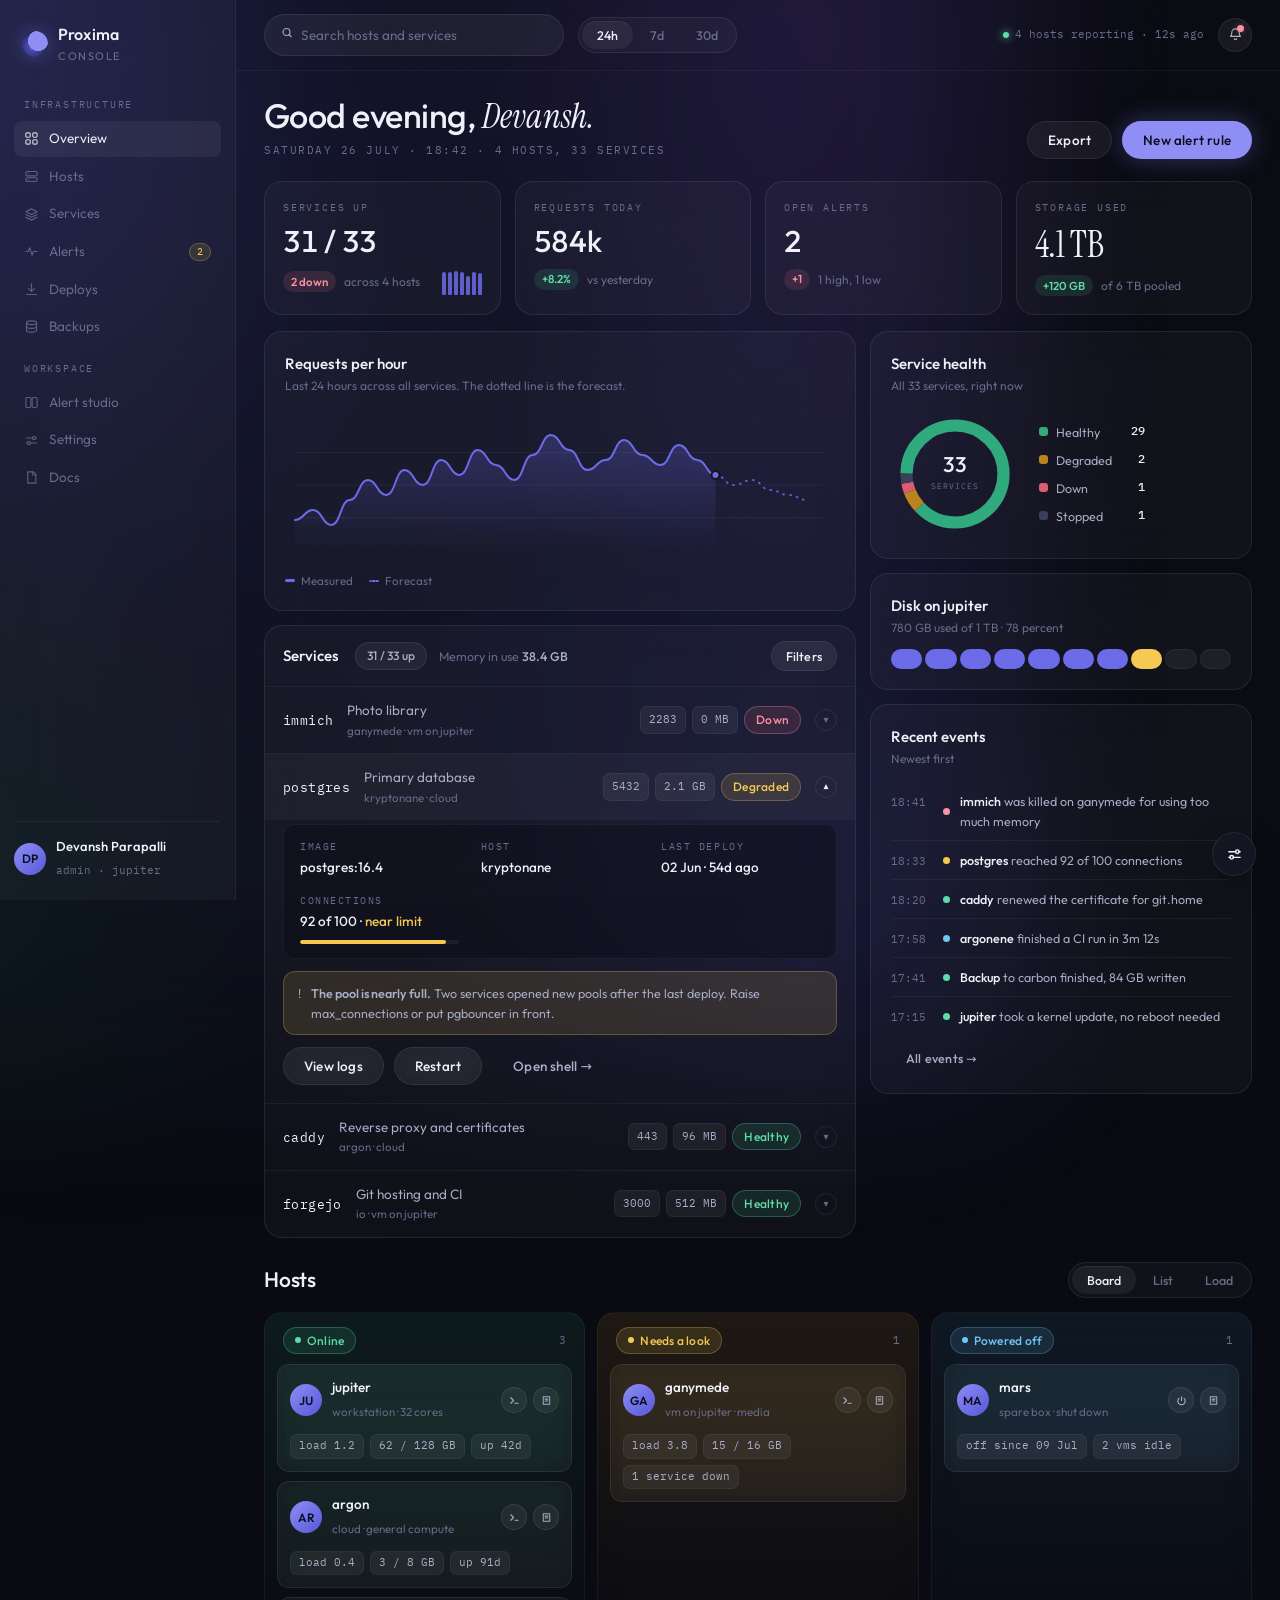
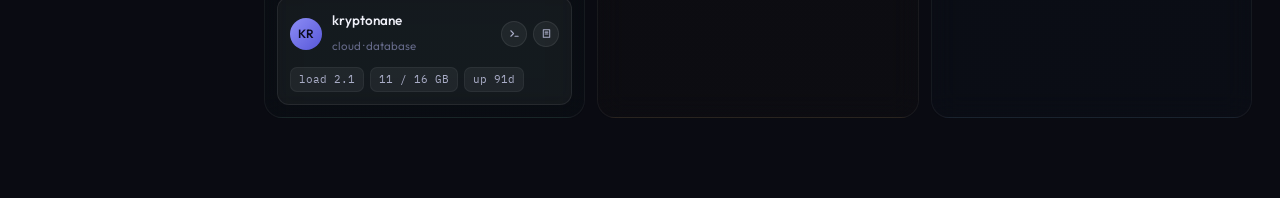
==== dashboard.html @ 5058c741 "chore: initial commit" ====
<!DOCTYPE html>
<html lang="en">
<head>
<meta charset="utf-8">
<meta name="viewport" content="width=device-width, initial-scale=1">
<title>Proxima · Overview</title>
<link rel="stylesheet" href="css/proxima.css">
<script>(function(){try{var h=document.documentElement,t=localStorage.getItem('proxima-theme'),a=localStorage.getItem('proxima-accent'),b=localStorage.getItem('proxima-bg');if(t==='light')h.classList.add('theme-light');if(a&&a!=='indigo')h.classList.add('accent-'+a);if(b==='flat')h.classList.add('bg-flat');}catch(e){}})();</script>
<script src="js/proxima.js" defer></script>
</head>
<body>

<canvas id="ink" width="1400" height="900" aria-hidden="true"></canvas>
<div class="grain" aria-hidden="true"></div>

<div class="shell">
  <aside class="side">
    <a class="brand" href="index.html"><span class="orb" aria-hidden="true"></span><span>Proxima<small>Console</small></span></a>
    <span class="rail-label">Infrastructure</span>
    <nav aria-label="Infrastructure">
      <a href="#" class="on"><svg width="15" height="15" viewBox="0 0 24 24" fill="none" stroke="currentColor" stroke-width="1.8" stroke-linecap="round" aria-hidden="true"><rect x="3" y="3" width="7" height="7" rx="2"/><rect x="14" y="3" width="7" height="7" rx="2"/><rect x="3" y="14" width="7" height="7" rx="2"/><rect x="14" y="14" width="7" height="7" rx="2"/></svg>Overview</a>
      <a href="#"><svg width="15" height="15" viewBox="0 0 24 24" fill="none" stroke="currentColor" stroke-width="1.8" stroke-linecap="round" stroke-linejoin="round" aria-hidden="true"><rect x="3" y="4" width="18" height="7" rx="2"/><rect x="3" y="14" width="18" height="6" rx="2"/><path d="M7 7.5h.01M7 17h.01"/></svg>Hosts</a>
      <a href="#"><svg width="15" height="15" viewBox="0 0 24 24" fill="none" stroke="currentColor" stroke-width="1.8" stroke-linecap="round" stroke-linejoin="round" aria-hidden="true"><path d="M12 3 3 7.5 12 12l9-4.5L12 3z"/><path d="M3 16.5 12 21l9-4.5M3 12l9 4.5L21 12"/></svg>Services</a>
      <a href="#"><svg width="15" height="15" viewBox="0 0 24 24" fill="none" stroke="currentColor" stroke-width="1.8" stroke-linecap="round" stroke-linejoin="round" aria-hidden="true"><path d="M3 12h4l2-6 4 12 2-6h6"/></svg>Alerts<span class="badge">2</span></a>
      <a href="#"><svg width="15" height="15" viewBox="0 0 24 24" fill="none" stroke="currentColor" stroke-width="1.8" stroke-linecap="round" stroke-linejoin="round" aria-hidden="true"><path d="M12 3v12"/><path d="m7.5 10.5 4.5 4.5 4.5-4.5"/><path d="M4 20h16"/></svg>Deploys</a>
      <a href="#"><svg width="15" height="15" viewBox="0 0 24 24" fill="none" stroke="currentColor" stroke-width="1.8" stroke-linecap="round" stroke-linejoin="round" aria-hidden="true"><ellipse cx="12" cy="6" rx="8" ry="3"/><path d="M4 6v12c0 1.7 3.6 3 8 3s8-1.3 8-3V6"/><path d="M4 12c0 1.7 3.6 3 8 3s8-1.3 8-3"/></svg>Backups</a>
    </nav>
    <span class="rail-label">Workspace</span>
    <nav aria-label="Workspace">
      <a href="studio.html"><svg width="15" height="15" viewBox="0 0 24 24" fill="none" stroke="currentColor" stroke-width="1.8" stroke-linecap="round" stroke-linejoin="round" aria-hidden="true"><rect x="3" y="4" width="8" height="16" rx="2"/><rect x="13" y="4" width="8" height="16" rx="2"/></svg>Alert studio</a>
      <a href="settings.html"><svg width="15" height="15" viewBox="0 0 24 24" fill="none" stroke="currentColor" stroke-width="1.8" stroke-linecap="round" aria-hidden="true"><path d="M4 8h10M18 8h2M4 16h2M10 16h10"/><circle cx="16" cy="8" r="2.5"/><circle cx="8" cy="16" r="2.5"/></svg>Settings</a>
      <a href="docs.html"><svg width="15" height="15" viewBox="0 0 24 24" fill="none" stroke="currentColor" stroke-width="1.8" stroke-linecap="round" stroke-linejoin="round" aria-hidden="true"><path d="M6 3h9l4 4v14H6z"/><path d="M14 3v5h5"/></svg>Docs</a>
    </nav>
    <div class="foot">
      <span class="av">DP</span>
      <div class="who"><b>Devansh Parapalli</b><span>admin · jupiter</span></div>
    </div>
  </aside>

  <div>
    <div class="topbar">
      <a class="brand brand-sm" href="index.html"><span class="orb" aria-hidden="true"></span><span>Proxima</span></a>
      <label class="input"><span aria-hidden="true"><svg width="13" height="13" viewBox="0 0 24 24" fill="none" stroke="currentColor" stroke-width="2.2" stroke-linecap="round" aria-hidden="true"><circle cx="11" cy="11" r="7"/><path d="m20.5 20.5-4.5-4.5"/></svg></span><input type="text" placeholder="Search hosts and services"></label>
      <div class="seg" role="group" aria-label="Time range"><button class="on" type="button">24h</button><button type="button">7d</button><button type="button">30d</button></div>
      <div class="right">
        <span class="live"><i></i>4 hosts reporting · 12s ago</span>
        <button class="iconbtn" type="button" aria-label="Alerts"><svg width="15" height="15" viewBox="0 0 24 24" fill="none" stroke="currentColor" stroke-width="1.8" stroke-linecap="round" stroke-linejoin="round" aria-hidden="true"><path d="M6 9a6 6 0 1 1 12 0c0 5 2 6 2 6H4s2-1 2-6"/><path d="M10 19a2.5 2.5 0 0 0 4 0"/></svg><span class="bdot" aria-hidden="true"></span></button>
      </div>
    </div>

    <main class="main">
      <div class="page-head">
        <div>
          <h1>Good evening, <em class="serif-em">Devansh.</em></h1>
          <div class="when">Saturday 26 July · 18:42 · 4 hosts, 33 services</div>
        </div>
        <div class="actions">
          <button class="btn btn-glass" type="button">Export</button>
          <a class="btn btn-primary" href="studio.html">New alert rule</a>
        </div>
      </div>

      <!-- KPI band -->
      <div class="grid g4">
        <div class="kpi">
          <div class="k-label">Services up</div>
          <div class="k-val">31 / 33</div>
          <div class="k-foot"><span class="delta down">2 down</span><span>across 4 hosts</span>
            <span class="sparkbars" aria-hidden="true"><i style="height:88%"></i><i style="height:88%"></i><i style="height:92%"></i><i style="height:88%"></i><i style="height:74%"></i><i style="height:88%"></i><i style="height:82%"></i></span>
          </div>
        </div>
        <div class="kpi">
          <div class="k-label">Requests today</div>
          <div class="k-val">584k</div>
          <div class="k-foot"><span class="delta up">+8.2%</span><span>vs yesterday</span></div>
        </div>
        <div class="kpi">
          <div class="k-label">Open alerts</div>
          <div class="k-val">2</div>
          <div class="k-foot"><span class="delta down">+1</span><span>1 high, 1 low</span></div>
        </div>
        <div class="kpi kpi-serif">
          <div class="k-label">Storage used</div>
          <div class="k-val">4.1 TB</div>
          <div class="k-foot"><span class="delta up">+120 GB</span><span>of 6 TB pooled</span></div>
        </div>
      </div>

      <!-- two columns that flow independently, so the table never leaves a hole -->
      <div class="cols-main u-mt-2">
        <div class="stack">
          <div class="card chart-card">
            <h3>Requests per hour</h3>
            <div class="sub">Last 24 hours across all services. The dotted line is the forecast.</div>
            <div class="chart-wrap">
              <svg id="dash-spark" class="spark" viewBox="0 0 560 150" preserveAspectRatio="none" role="img" aria-label="Requests per hour over the last 24 hours, with a 6 hour forecast"></svg>
              <div class="tooltip" id="tt-dash"></div>
            </div>
            <div class="legend"><span class="li"><i></i>Measured</span><span class="li fc"><i></i>Forecast</span></div>
          </div>

          <div class="xtable">
            <header>
              <h3>Services</h3>
              <span class="pill pill-mute">31 / 33 up</span>
              <span class="sum">Memory in use <b>38.4 GB</b></span>
              <span style="margin-left:auto"></span>
              <button class="btn btn-glass btn-sm" type="button">Filters</button>
            </header>
            <div class="xrow" id="r1">
              <button type="button" aria-expanded="false" aria-controls="r1b">
                <span class="id">immich</span>
                <span class="desc">Photo library<small>ganymede · vm on jupiter</small></span>
                <span class="chips"><span class="chip-f">2283</span><span class="chip-f">0 MB</span><span class="pill pill-rose">Down</span></span>
                <span class="chev" aria-hidden="true">▾</span>
              </button>
              <div class="xbody" id="r1b" role="region" aria-label="immich details">
                <div class="xdetail">
                  <div class="f"><label>Image</label><div>immich:v1.119</div></div>
                  <div class="f"><label>Host</label><div>ganymede</div></div>
                  <div class="f"><label>Last deploy</label><div>14 Jul · 12d ago</div></div>
                  <div class="f"><label>Memory limit</label><div>4.0 GB · <span style="color:var(--rose)">exceeded</span><span class="riskbar"><i style="width:100%;background:var(--rose)"></i></span></div></div>
                </div>
                <div class="callout callout-rose"><span aria-hidden="true">!</span><span><b>Killed at 18:12.</b> <span>It went over its memory limit while transcoding. Either raise the limit or cap the number of transcode workers.</span></span></div>
                <div class="xactions"><button class="btn btn-glass" type="button">View logs</button><button class="btn btn-glass" type="button">Restart</button><button class="btn btn-ghost" type="button">Open shell →</button></div>
              </div>
            </div>
            <div class="xrow open" id="r2">
              <button type="button" aria-expanded="true" aria-controls="r2b">
                <span class="id">postgres</span>
                <span class="desc">Primary database<small>kryptonane · cloud</small></span>
                <span class="chips"><span class="chip-f">5432</span><span class="chip-f">2.1 GB</span><span class="pill pill-amber">Degraded</span></span>
                <span class="chev" aria-hidden="true">▾</span>
              </button>
              <div class="xbody" id="r2b" role="region" aria-label="postgres details">
                <div class="xdetail">
                  <div class="f"><label>Image</label><div>postgres:16.4</div></div>
                  <div class="f"><label>Host</label><div>kryptonane</div></div>
                  <div class="f"><label>Last deploy</label><div>02 Jun · 54d ago</div></div>
                  <div class="f"><label>Connections</label><div>92 of 100 · <span style="color:var(--amber)">near limit</span><span class="riskbar"><i style="width:92%;background:var(--amber)"></i></span></div></div>
                </div>
                <div class="callout"><span aria-hidden="true">!</span><span><b>The pool is nearly full.</b> <span>Two services opened new pools after the last deploy. Raise max_connections or put pgbouncer in front.</span></span></div>
                <div class="xactions"><button class="btn btn-glass" type="button">View logs</button><button class="btn btn-glass" type="button">Restart</button><button class="btn btn-ghost" type="button">Open shell →</button></div>
              </div>
            </div>
            <div class="xrow" id="r3">
              <button type="button" aria-expanded="false" aria-controls="r3b">
                <span class="id">caddy</span>
                <span class="desc">Reverse proxy and certificates<small>argon · cloud</small></span>
                <span class="chips"><span class="chip-f">443</span><span class="chip-f">96 MB</span><span class="pill pill-mint">Healthy</span></span>
                <span class="chev" aria-hidden="true">▾</span>
              </button>
              <div class="xbody" id="r3b" role="region" aria-label="caddy details">
                <div class="xdetail">
                  <div class="f"><label>Image</label><div>caddy:2.8</div></div>
                  <div class="f"><label>Host</label><div>argon</div></div>
                  <div class="f"><label>Last deploy</label><div>21 Jul · 5d ago</div></div>
                  <div class="f"><label>Uptime</label><div>5d 6h · <span style="color:var(--mint)">stable</span><span class="riskbar"><i style="width:8%"></i></span></div></div>
                </div>
                <div class="callout callout-sky"><span aria-hidden="true">*</span><span><b>Renews 14 certificates.</b> <span>The next one is git.home, due in 31 days.</span></span></div>
                <div class="xactions"><button class="btn btn-glass" type="button">View logs</button><button class="btn btn-glass" type="button">Restart</button><button class="btn btn-ghost" type="button">Open shell →</button></div>
              </div>
            </div>
            <div class="xrow" id="r4">
              <button type="button" aria-expanded="false" aria-controls="r4b">
                <span class="id">forgejo</span>
                <span class="desc">Git hosting and CI<small>io · vm on jupiter</small></span>
                <span class="chips"><span class="chip-f">3000</span><span class="chip-f">512 MB</span><span class="pill pill-mint">Healthy</span></span>
                <span class="chev" aria-hidden="true">▾</span>
              </button>
              <div class="xbody" id="r4b" role="region" aria-label="forgejo details">
                <div class="xdetail">
                  <div class="f"><label>Image</label><div>forgejo:9.0</div></div>
                  <div class="f"><label>Host</label><div>io</div></div>
                  <div class="f"><label>Last deploy</label><div>19 Jul · 7d ago</div></div>
                  <div class="f"><label>Uptime</label><div>7d 2h · <span style="color:var(--mint)">stable</span><span class="riskbar"><i style="width:6%"></i></span></div></div>
                </div>
                <div class="xactions"><button class="btn btn-glass" type="button">View logs</button><button class="btn btn-glass" type="button">Restart</button><button class="btn btn-ghost" type="button">Open shell →</button></div>
              </div>
            </div>
          </div>
        </div>

        <div class="stack">
          <div class="card chart-card">
            <h3>Service health</h3>
            <div class="sub">All 33 services, right now</div>
            <div class="donut-wrap">
              <svg class="donut" viewBox="0 0 42 42" role="img" aria-label="Service health: 88 percent healthy, 6 percent degraded, 3 percent down, 3 percent stopped">
                <g transform="rotate(-90 21 21)">
                  <circle cx="21" cy="21" r="15.9155" fill="none" stroke="var(--ch-2)" stroke-width="4" stroke-dasharray="88 12" stroke-dashoffset="25"/>
                  <circle cx="21" cy="21" r="15.9155" fill="none" stroke="var(--ch-3)" stroke-width="4" stroke-dasharray="6 94" stroke-dashoffset="37"/>
                  <circle cx="21" cy="21" r="15.9155" fill="none" stroke="var(--ch-4)" stroke-width="4" stroke-dasharray="3 97" stroke-dashoffset="31"/>
                  <circle cx="21" cy="21" r="15.9155" fill="none" stroke="var(--ch-neutral)" stroke-width="4" stroke-dasharray="3 97" stroke-dashoffset="28"/>
                </g>
                <text x="21" y="20.5" text-anchor="middle" style="font: 500 7px var(--font-ui); fill: var(--ink-hi)">33</text>
                <text x="21" y="26" text-anchor="middle" style="font: 400 2.6px var(--font-mono); letter-spacing: .3px; fill: var(--ink-low)">SERVICES</text>
              </svg>
              <div class="donut-legend">
                <span class="li"><i style="background:var(--ch-2)"></i>Healthy<b>29</b></span>
                <span class="li"><i style="background:var(--ch-3)"></i>Degraded<b>2</b></span>
                <span class="li"><i style="background:var(--ch-4)"></i>Down<b>1</b></span>
                <span class="li"><i style="background:var(--ch-neutral)"></i>Stopped<b>1</b></span>
              </div>
            </div>
          </div>

          <div class="card chart-card">
            <h3>Disk on jupiter</h3>
            <div class="sub" style="margin-bottom:0">780 GB used of 1 TB · 78 percent</div>
            <div class="meter" role="img" aria-label="Disk on jupiter is 78 percent full">
              <i class="f"></i><i class="f"></i><i class="f"></i><i class="f"></i><i class="f"></i><i class="f"></i><i class="f"></i><i class="f warn"></i><i></i><i></i>
            </div>
          </div>

          <div class="card chart-card">
            <h3>Recent events</h3>
            <div class="sub">Newest first</div>
            <div class="feed">
              <div class="fitem"><time>18:41</time><span class="fdot rose" aria-hidden="true"></span><p><b>immich</b> was killed on ganymede for using too much memory</p></div>
              <div class="fitem"><time>18:33</time><span class="fdot amber" aria-hidden="true"></span><p><b>postgres</b> reached 92 of 100 connections</p></div>
              <div class="fitem"><time>18:20</time><span class="fdot mint" aria-hidden="true"></span><p><b>caddy</b> renewed the certificate for git.home</p></div>
              <div class="fitem"><time>17:58</time><span class="fdot sky" aria-hidden="true"></span><p><b>argonene</b> finished a CI run in 3m 12s</p></div>
              <div class="fitem"><time>17:41</time><span class="fdot mint" aria-hidden="true"></span><p><b>Backup</b> to carbon finished, 84 GB written</p></div>
              <div class="fitem"><time>17:15</time><span class="fdot mint" aria-hidden="true"></span><p><b>jupiter</b> took a kernel update, no reboot needed</p></div>
            </div>
            <button class="btn btn-ghost btn-sm u-mt-1" type="button">All events →</button>
          </div>
        </div>
      </div>

      <!-- hosts board -->
      <div class="u-flex u-mt-3" style="margin-bottom:14px">
        <h2>Hosts</h2>
        <span class="u-right"></span>
        <div class="seg" role="group" aria-label="Host view"><button class="on" type="button">Board</button><button type="button">List</button><button type="button">Load</button></div>
      </div>
      <div class="board">
        <div class="col col-mint">
          <header><span class="pill pill-mint"><i class="dot"></i>Online</span><span class="n">3</span></header>
          <div class="pcard"><div class="top"><span class="av">JU</span><div class="who"><b>jupiter</b><span>workstation · 32 cores</span></div><div class="act"><button type="button" aria-label="Open a shell on jupiter"><svg width="11" height="11" viewBox="0 0 24 24" fill="none" stroke="currentColor" stroke-width="2.4" stroke-linecap="round" stroke-linejoin="round" aria-hidden="true"><path d="m4 6 6 6-6 6"/><path d="M13 18h7"/></svg></button><button type="button" aria-label="View logs for jupiter"><svg width="11" height="11" viewBox="0 0 24 24" fill="none" stroke="currentColor" stroke-width="2.2" stroke-linecap="round" stroke-linejoin="round" aria-hidden="true"><path d="M5 4h14v16H5z"/><path d="M9 9h6M9 13h6"/></svg></button></div></div><div class="meta"><span class="chip-f">load 1.2</span><span class="chip-f">62 / 128 GB</span><span class="chip-f">up 42d</span></div></div>
          <div class="pcard"><div class="top"><span class="av">AR</span><div class="who"><b>argon</b><span>cloud · general compute</span></div><div class="act"><button type="button" aria-label="Open a shell on argon"><svg width="11" height="11" viewBox="0 0 24 24" fill="none" stroke="currentColor" stroke-width="2.4" stroke-linecap="round" stroke-linejoin="round" aria-hidden="true"><path d="m4 6 6 6-6 6"/><path d="M13 18h7"/></svg></button><button type="button" aria-label="View logs for argon"><svg width="11" height="11" viewBox="0 0 24 24" fill="none" stroke="currentColor" stroke-width="2.2" stroke-linecap="round" stroke-linejoin="round" aria-hidden="true"><path d="M5 4h14v16H5z"/><path d="M9 9h6M9 13h6"/></svg></button></div></div><div class="meta"><span class="chip-f">load 0.4</span><span class="chip-f">3 / 8 GB</span><span class="chip-f">up 91d</span></div></div>
          <div class="pcard"><div class="top"><span class="av">KR</span><div class="who"><b>kryptonane</b><span>cloud · database</span></div><div class="act"><button type="button" aria-label="Open a shell on kryptonane"><svg width="11" height="11" viewBox="0 0 24 24" fill="none" stroke="currentColor" stroke-width="2.4" stroke-linecap="round" stroke-linejoin="round" aria-hidden="true"><path d="m4 6 6 6-6 6"/><path d="M13 18h7"/></svg></button><button type="button" aria-label="View logs for kryptonane"><svg width="11" height="11" viewBox="0 0 24 24" fill="none" stroke="currentColor" stroke-width="2.2" stroke-linecap="round" stroke-linejoin="round" aria-hidden="true"><path d="M5 4h14v16H5z"/><path d="M9 9h6M9 13h6"/></svg></button></div></div><div class="meta"><span class="chip-f">load 2.1</span><span class="chip-f">11 / 16 GB</span><span class="chip-f">up 91d</span></div></div>
        </div>
        <div class="col col-amber">
          <header><span class="pill pill-amber"><i class="dot"></i>Needs a look</span><span class="n">1</span></header>
          <div class="pcard"><div class="top"><span class="av">GA</span><div class="who"><b>ganymede</b><span>vm on jupiter · media</span></div><div class="act"><button type="button" aria-label="Open a shell on ganymede"><svg width="11" height="11" viewBox="0 0 24 24" fill="none" stroke="currentColor" stroke-width="2.4" stroke-linecap="round" stroke-linejoin="round" aria-hidden="true"><path d="m4 6 6 6-6 6"/><path d="M13 18h7"/></svg></button><button type="button" aria-label="View logs for ganymede"><svg width="11" height="11" viewBox="0 0 24 24" fill="none" stroke="currentColor" stroke-width="2.2" stroke-linecap="round" stroke-linejoin="round" aria-hidden="true"><path d="M5 4h14v16H5z"/><path d="M9 9h6M9 13h6"/></svg></button></div></div><div class="meta"><span class="chip-f">load 3.8</span><span class="chip-f">15 / 16 GB</span><span class="chip-f">1 service down</span></div></div>
        </div>
        <div class="col col-sky">
          <header><span class="pill pill-sky"><i class="dot"></i>Powered off</span><span class="n">1</span></header>
          <div class="pcard"><div class="top"><span class="av">MA</span><div class="who"><b>mars</b><span>spare box · shut down</span></div><div class="act"><button type="button" aria-label="Wake mars"><svg width="11" height="11" viewBox="0 0 24 24" fill="none" stroke="currentColor" stroke-width="2.4" stroke-linecap="round" stroke-linejoin="round" aria-hidden="true"><path d="M12 4v8"/><path d="M6.5 7.5a8 8 0 1 0 11 0"/></svg></button><button type="button" aria-label="View logs for mars"><svg width="11" height="11" viewBox="0 0 24 24" fill="none" stroke="currentColor" stroke-width="2.2" stroke-linecap="round" stroke-linejoin="round" aria-hidden="true"><path d="M5 4h14v16H5z"/><path d="M9 9h6M9 13h6"/></svg></button></div></div><div class="meta"><span class="chip-f">off since 09 Jul</span><span class="chip-f">2 vms idle</span></div></div>
        </div>
      </div>
    </main>
  </div>
</div>

<div class="fab" id="fab">
  <div class="fab-panel" role="group" aria-label="Display options">
    <div class="fab-row"><span>Theme</span>
      <div class="fseg" role="group" aria-label="Theme"><button id="th-dark" class="on" type="button">Dark</button><button id="th-light" type="button">Light</button></div>
    </div>
    <div class="fab-row"><span>Background</span>
      <div class="fseg" role="group" aria-label="Background"><button id="bg-ink" class="on" type="button">Ink</button><button id="bg-flat" type="button">Flat</button></div>
    </div>
    <div class="fab-row"><span>Accent</span>
      <div class="fseg-dots" role="group" aria-label="Accent color">
        <button id="ac-indigo" class="dot on" style="--dc:#8D8DF5" type="button" aria-label="Indigo accent"></button>
        <button id="ac-teal" class="dot" style="--dc:#5FD3C8" type="button" aria-label="Teal accent"></button>
        <button id="ac-ember" class="dot" style="--dc:#F2A566" type="button" aria-label="Ember accent"></button>
        <button id="ac-lime" class="dot" style="--dc:#CFE763" type="button" aria-label="Lime accent"></button>
      </div>
    </div>
  </div>
  <button class="fab-btn" id="fab-toggle" type="button" aria-expanded="false" aria-label="Display options">
    <svg width="17" height="17" viewBox="0 0 24 24" fill="none" stroke="currentColor" stroke-width="2" stroke-linecap="round" aria-hidden="true"><path d="M4 8h10M18 8h2M4 16h2M10 16h10"/><circle cx="16" cy="8" r="2.5"/><circle cx="8" cy="16" r="2.5"/></svg>
  </button>
</div>

<script>
window.addEventListener('DOMContentLoaded', function () {
  Proxima.spark(document.getElementById('dash-spark'), {
    actual: [14, 16, 13, 18, 22, 19, 24, 21, 26, 23, 28, 25, 22, 27, 31, 28, 24, 26, 30, 27, 25, 29, 26, 23],
    forecast: [23, 21, 22, 20, 19, 18],
    min: 8, max: 34,
    tooltip: document.getElementById('tt-dash'),
    unit: 'k req',
    label: function (i) {
      if (i < 24) { return ((18 - (23 - i)) + 24) % 24 + ':00'; }
      return 'forecast, +' + (i - 23) + 'h';
    }
  });
});
</script>
</body>
</html>
---- css/proxima.css ----
/* ============================================================
   PROXIMA DESIGN SYSTEM, v1.0
   Single-file stylesheet. Dark-first, glass-lite, semantically
   colored. Distilled from the inspiration catalog. DevParapalli.

   Contents
     00  Fonts
     01  Tokens, dark (default)
     02  Tokens, light theme (.theme-light on <html>)
     03  Tokens, accent variants (.accent-* on <html>)
     04  Base & reset
     05  Atmosphere (ink canvas, grain, dot matrix)
     06  Typography
     07  Surfaces & primitives
     08  Controls (buttons, inputs, chips, segments, toggles, tabs)
     09  Forms (fields, selects, checks, setting rows, danger zone)
     10  Status (pills, fact chips, deltas, callouts, live dot)
     11  Data display (KPI, tables, board, charts, feed)
     12  Navigation & shells (docs rail, app shell, marketing nav, FAB)
     13  Marketing sections (hero, embed, fog, features, proof, cta)
     14  Article / prose
     15  Auth
     16  Utilities & responsive
   ============================================================ */

/* -- 00 · fonts ---------------------------------------------- */
@font-face {
  font-family: 'Outfit';
  font-style: normal;
  font-weight: 300 700;
  font-display: swap;
  src: url('../fonts/outfit-variable.woff2') format('woff2');
}
@font-face {
  font-family: 'Instrument Serif';
  font-style: normal;
  font-weight: 400;
  font-display: swap;
  src: url('../fonts/instrument-serif-regular.woff2') format('woff2');
}
@font-face {
  font-family: 'Instrument Serif';
  font-style: italic;
  font-weight: 400;
  font-display: swap;
  src: url('../fonts/instrument-serif-italic.woff2') format('woff2');
}
@font-face {
  font-family: 'IBM Plex Mono';
  font-style: normal;
  font-weight: 400;
  font-display: swap;
  src: url('../fonts/ibm-plex-mono-regular.woff2') format('woff2');
}
@font-face {
  font-family: 'IBM Plex Mono';
  font-style: normal;
  font-weight: 500;
  font-display: swap;
  src: url('../fonts/ibm-plex-mono-medium.woff2') format('woff2');
}

/* -- 01 · tokens, dark (default) ---------------------------- */
:root {
  color-scheme: dark;
  /* neutrals, indigo-tinted, never pure gray */
  --void: #0A0B12;
  --abyss: #06070E;          /* deepest ground: marketing footers, proof sections */
  --panel: #12141F;
  --panel-2: #181B2A;
  --ink-hi: #EFF0F8;
  --ink-mid: #A9ADC7;
  --ink-low: #666B8A;
  --hairline: rgba(255,255,255,.08);
  --hairline-soft: rgba(255,255,255,.05);
  /* glass */
  --glass-1: rgba(255,255,255,.03);
  --glass-2: rgba(255,255,255,.055);
  --glass-3: rgba(22,24,38,.72);
  /* accent */
  --accent: #8D8DF5;
  --accent-deep: #5757D9;
  --accent-ink: #0B0B1C;
  --accent-glow: rgba(124,124,242,.35);
  /* semantic pastels (pills, chips, callouts) */
  --mint: #5EDBA6;   --mint-fill: rgba(62,199,138,.13);  --mint-line: rgba(94,219,166,.28);
  --amber: #F5C951;  --amber-fill: rgba(245,201,81,.12); --amber-line: rgba(245,201,81,.26);
  --rose: #F8929F;   --rose-fill: rgba(248,113,133,.13); --rose-line: rgba(248,146,159,.3);
  --sky: #6EC6F5;    --sky-fill: rgba(110,198,245,.12);  --sky-line: rgba(110,198,245,.26);
  /* chart series (validated, dark surface) */
  --ch-1: #6A6AE8; --ch-2: #2FA97C; --ch-3: #B8831F; --ch-4: #D95C6E; --ch-5: #3E9CD6;
  --ch-neutral: #3A3F58;
  /* chart furniture + per-theme helpers */
  --gridline: rgba(255,255,255,.05);
  --crosshair: rgba(255,255,255,.18);
  --card-glass: rgba(255,255,255,.045);
  --well: rgba(10,11,18,.4);
  --chip-on-ink: #06251A;
  --rose-ink: #2A070F;
  --rose-glow: rgba(248,146,159,.35);
  /* fog (light interlude on dark marketing pages) */
  --fog: #E9EAF4; --fog-2: #DDDEF0; --fog-ink: #1B1D2E; --fog-mid: #4E5270; --fog-line: rgba(27,29,46,.12);
  /* shape */
  --r-s: 8px; --r-m: 12px; --r-l: 18px; --r-xl: 26px; --r-full: 999px;
  /* spacing (4px base) */
  --sp-1: 4px; --sp-2: 8px; --sp-3: 12px; --sp-4: 16px; --sp-5: 24px; --sp-6: 32px; --sp-7: 48px;
  /* type */
  --font-ui: 'Outfit', 'Segoe UI', system-ui, sans-serif;
  --font-serif: 'Instrument Serif', Georgia, serif;
  --font-mono: 'IBM Plex Mono', ui-monospace, 'Cascadia Code', Consolas, monospace;
}

/* -- 02 · tokens, light theme (fog) -------------------------- */
html.theme-light {
  color-scheme: light;
  --void: #EDEEF6;
  --abyss: #E2E3EF;
  --panel: #F7F8FC;
  --panel-2: #FFFFFF;
  --ink-hi: #1B1D2E;
  --ink-mid: #4E5270;
  --ink-low: #9094B0;
  --hairline: rgba(27,29,46,.14);
  --hairline-soft: rgba(27,29,46,.07);
  --glass-1: rgba(255,255,255,.52);
  --glass-2: rgba(255,255,255,.78);
  --glass-3: rgba(255,255,255,.88);
  --accent: #5757D9;
  --accent-deep: #4343C4;
  --accent-ink: #FFFFFF;
  --accent-glow: rgba(87,87,217,.25);
  --mint: #0F8A5C;  --mint-fill: rgba(62,199,138,.16);  --mint-line: rgba(15,138,92,.3);
  --amber: #8F6400; --amber-fill: rgba(245,201,81,.24); --amber-line: rgba(143,100,0,.3);
  --rose: #C43552;  --rose-fill: rgba(248,113,133,.15); --rose-line: rgba(196,53,82,.3);
  --sky: #1272AE;   --sky-fill: rgba(110,198,245,.2);   --sky-line: rgba(18,114,174,.3);
  /* chart series revalidated for light surface #F7F8FC */
  --ch-1: #5050D6; --ch-2: #1F8A63; --ch-3: #8A6200; --ch-4: #D23B72; --ch-5: #2380BC;
  --ch-neutral: #C9CDE0;
  --gridline: rgba(27,29,46,.08);
  --crosshair: rgba(27,29,46,.28);
  --card-glass: rgba(255,255,255,.72);
  --well: rgba(27,29,46,.05);
  --chip-on-ink: #FFFFFF;
  --rose-ink: #FFFFFF;
  --rose-glow: rgba(196,53,82,.3);
}

/* -- 03 · tokens, accent variants ----------------------------
   Series-1 follows the accent; the hue it displaces flips to indigo. */
html.accent-teal { --accent: #5FD3C8; --accent-deep: #2B9E95; --accent-ink: #04211E; --accent-glow: rgba(80,200,190,.3); --ch-1: #0FA0AF; --ch-2: #6A6AE8; --fog-accent: #0C6A64; }
html.accent-teal.theme-light { --accent: #12837C; --accent-deep: #0C6A64; --accent-ink: #FFFFFF; --accent-glow: rgba(18,131,124,.22); --ch-1: #0793A2; --ch-2: #5050D6; }
html.accent-ember { --accent: #F2A566; --accent-deep: #CE7627; --accent-ink: #2A1404; --accent-glow: rgba(242,165,102,.3); --ch-1: #C0641F; --ch-3: #6A6AE8; --fog-accent: #8F4508; }
html.accent-ember.theme-light { --accent: #B05808; --accent-deep: #8F4508; --accent-ink: #FFFFFF; --accent-glow: rgba(176,88,8,.22); --ch-1: #A44F0E; --ch-3: #5050D6; }
html.accent-lime { --accent: #CFE763; --accent-deep: #9DBB2E; --accent-ink: #1D2404; --accent-glow: rgba(207,231,99,.25); --ch-1: #8C9F2B; --ch-2: #6A6AE8; --fog-accent: #525F00; }
html.accent-lime.theme-light { --accent: #66790A; --accent-deep: #525F00; --accent-ink: #FFFFFF; --accent-glow: rgba(102,121,10,.2); --ch-1: #66790A; --ch-2: #5050D6; }

/* -- 04 · base & reset ---------------------------------------- */
* { margin: 0; padding: 0; box-sizing: border-box; }
@media (prefers-reduced-motion: no-preference) { html { scroll-behavior: smooth; } }
:root { background: var(--void); }
body { font-family: var(--font-ui); font-weight: 380; color: var(--ink-mid); background: var(--void); line-height: 1.6; -webkit-font-smoothing: antialiased; }
::selection { background: var(--accent-deep); color: var(--ink-hi); }
:focus-visible { outline: 2px solid var(--accent); outline-offset: 2px; border-radius: 4px; }
img, svg, canvas { max-width: 100%; }

/* -- 05 · atmosphere ------------------------------------------ */
#ink { position: fixed; inset: -20%; width: 140%; height: 140%; z-index: 0; pointer-events: none; filter: blur(90px) saturate(1.1); opacity: .9; transition: opacity .6s ease; }
.bg-flat #ink { opacity: 0; }
@media (prefers-reduced-motion: no-preference) {
  #ink { animation: proxima-drift 46s ease-in-out infinite alternate; }
  @keyframes proxima-drift { from { transform: translate3d(-2%, -1%, 0) scale(1); } to { transform: translate3d(2%, 2%, 0) scale(1.06); } }
}
.grain { position: fixed; inset: 0; z-index: 3; pointer-events: none; opacity: .05; mix-blend-mode: overlay;
  background-image: url("data:image/svg+xml,%3Csvg xmlns='http://www.w3.org/2000/svg' width='160' height='160'%3E%3Cfilter id='n'%3E%3CfeTurbulence type='fractalNoise' baseFrequency='0.9' numOctaves='2'/%3E%3C/filter%3E%3Crect width='160' height='160' filter='url(%23n)'/%3E%3C/svg%3E"); }
.dots { position: absolute; inset: 0; pointer-events: none; opacity: .5;
  background-image: radial-gradient(rgba(239,240,248,.14) 1px, transparent 1.5px); background-size: 22px 22px;
  mask-image: radial-gradient(520px 340px at 50% 30%, #000, transparent 75%); -webkit-mask-image: radial-gradient(520px 340px at 50% 30%, #000, transparent 75%); }

/* -- 06 · typography ------------------------------------------ */
h1 { font-size: clamp(34px, 5vw, 46px); font-weight: 480; letter-spacing: -.015em; color: var(--ink-hi); line-height: 1.12; text-wrap: balance; }
h1 em, .serif-em, em.si { font-family: var(--font-serif); font-style: italic; font-weight: 400; letter-spacing: .005em; }
h2 { font-size: 21px; font-weight: 520; color: var(--ink-hi); letter-spacing: -.01em; }
.eyebrow { font-family: var(--font-mono); font-size: 11px; letter-spacing: .22em; text-transform: uppercase; color: var(--ink-low); }
.eyebrow b { color: var(--accent); font-weight: 500; }
.rule-note { font-family: var(--font-mono); font-size: 11px; color: var(--ink-low); letter-spacing: .02em; border-left: 2px solid var(--accent-deep); padding: 2px 0 2px 10px; margin-top: 10px; }
/* type-scale utility classes (specimen + general use) */
.t-display { font-size: 34px; font-weight: 480; letter-spacing: -.015em; color: var(--ink-hi); line-height: 1.1; }
.t-serifnum { font-family: var(--font-serif); font-size: 34px; color: var(--ink-hi); font-variant-numeric: tabular-nums; }
.t-h2 { font-size: 21px; font-weight: 520; color: var(--ink-hi); }
.t-body { font-size: 14.5px; color: var(--ink-mid); max-width: 58ch; }
.t-label { font-family: var(--font-mono); font-size: 11px; letter-spacing: .22em; text-transform: uppercase; color: var(--ink-low); }
.t-data { font-family: var(--font-mono); font-size: 12.5px; color: var(--ink-mid); }

/* -- 07 · surfaces & primitives ------------------------------- */
.card { border: 1px solid var(--hairline); border-radius: var(--r-l); background: var(--glass-1); backdrop-filter: blur(18px); padding: 20px; }
.grid { display: grid; gap: 14px; }
.g2 { grid-template-columns: repeat(auto-fit, minmax(240px, 1fr)); }
.g3 { grid-template-columns: repeat(auto-fit, minmax(200px, 1fr)); }
.g4 { grid-template-columns: repeat(auto-fit, minmax(190px, 1fr)); }
/* glass elevation levels */
.e1 { background: var(--glass-1); border: 1px solid var(--hairline-soft); backdrop-filter: blur(8px); }
.e2 { background: var(--glass-2); border: 1px solid var(--hairline); backdrop-filter: blur(18px); box-shadow: inset 0 1px 0 rgba(255,255,255,.07); }
.e3 { background: var(--glass-3); border: 1px solid var(--hairline); backdrop-filter: blur(26px); box-shadow: inset 0 1px 0 rgba(255,255,255,.09), 0 18px 48px rgba(0,0,0,.42); }

/* -- 08 · controls -------------------------------------------- */
.btn { display: inline-flex; align-items: center; justify-content: center; gap: 8px; font: 500 13.5px var(--font-ui); letter-spacing: .015em; border-radius: var(--r-full); padding: 9px 20px; cursor: pointer; border: 1px solid transparent; text-decoration: none; transition: filter .15s, background .15s; }
.btn-primary { background: var(--accent); color: var(--accent-ink); box-shadow: 0 0 24px var(--accent-glow); }
.btn-primary:hover { filter: brightness(1.08); }
.btn-glass { background: var(--glass-2); color: var(--ink-hi); border-color: var(--hairline); backdrop-filter: blur(12px); }
.btn-glass:hover { background: rgba(255,255,255,.09); }
.btn-ghost { background: none; color: var(--ink-mid); }
.btn-ghost:hover { color: var(--ink-hi); }
.btn-danger { background: var(--rose-fill); color: var(--rose); border-color: var(--rose-line); }
.btn-danger:hover { background: var(--rose); color: var(--rose-ink); border-color: var(--rose); box-shadow: 0 0 24px var(--rose-glow); }
.btn:disabled { opacity: .4; cursor: not-allowed; box-shadow: none; filter: none; }
.btn-sm { padding: 6px 14px; font-size: 12.5px; }
.btn-block { width: 100%; }
/* inline pill input (search) */
.input { display: flex; align-items: center; gap: 8px; background: var(--glass-2); border: 1px solid var(--hairline); border-radius: var(--r-full); padding: 9px 16px; font-size: 13.5px; color: var(--ink-mid); min-width: 200px; }
.input input { background: none; border: 0; outline: 0; color: var(--ink-hi); font: 400 13.5px var(--font-ui); width: 100%; }
.input input::placeholder { color: var(--ink-low); }
/* combined input + CTA (the one-control conversion surface) */
.cta-combo { display: flex; align-items: center; background: var(--glass-2); border: 1px solid var(--hairline); border-radius: var(--r-full); padding: 4px 4px 4px 18px; max-width: 420px; backdrop-filter: blur(16px); }
.cta-combo input { flex: 1; background: none; border: 0; outline: 0; color: var(--ink-hi); font: 400 13.5px var(--font-ui); min-width: 0; }
.cta-combo input::placeholder { color: var(--ink-low); }
/* filter chip, always carries its count */
.fchip { display: inline-flex; align-items: center; gap: 7px; font: 480 13px var(--font-ui); color: var(--ink-mid); background: var(--glass-1); border: 1px solid var(--hairline); border-radius: var(--r-full); padding: 7px 15px; cursor: pointer; }
.fchip b { font-weight: 560; color: var(--ink-low); font-size: 11.5px; }
.fchip.on { color: var(--chip-on-ink); background: var(--mint); border-color: var(--mint); }
.fchip.on b { color: var(--chip-on-ink); opacity: .65; }
/* segmented control */
.seg { display: inline-flex; gap: 2px; background: var(--glass-1); border: 1px solid var(--hairline); border-radius: var(--r-full); padding: 3px; }
.seg button { font: 490 12.5px var(--font-ui); color: var(--ink-low); border: 0; background: none; border-radius: var(--r-full); padding: 6px 15px; cursor: pointer; }
.seg button.on { color: var(--ink-hi); background: var(--glass-2); box-shadow: inset 0 1px 0 rgba(255,255,255,.06); }
/* toggle switch */
.toggle { position: relative; width: 40px; height: 22px; border-radius: var(--r-full); background: var(--glass-2); border: 1px solid var(--hairline); cursor: pointer; transition: background .18s; flex: none; }
.toggle::after { content: ''; position: absolute; top: 2px; left: 2px; width: 16px; height: 16px; border-radius: 50%; background: var(--ink-low); transition: transform .18s, background .18s; }
.toggle.on { background: var(--accent-deep); border-color: var(--accent-deep); }
.toggle.on::after { transform: translateX(18px); background: #fff; }
/* pill tabs */
.tabs { display: inline-flex; gap: 2px; background: var(--glass-1); border: 1px solid var(--hairline-soft); border-radius: var(--r-full); padding: 3px; }
.tabs span, .tabs a { font-size: 11.5px; padding: 4px 12px; border-radius: var(--r-full); color: var(--ink-low); text-decoration: none; cursor: pointer; }
.tabs .on { color: var(--ink-hi); background: var(--glass-2); }

/* -- 09 · forms ----------------------------------------------- */
.field { display: flex; flex-direction: column; gap: 6px; }
.field > label { font-size: 12.5px; font-weight: 510; color: var(--ink-hi); letter-spacing: .01em; }
.field .help { font-size: 12px; color: var(--ink-low); }
.field .error { font-size: 12px; color: var(--rose); }
.field input[type="text"], .field input[type="email"], .field input[type="password"], .field input[type="number"], .field input[type="url"] {
  background: var(--glass-2); border: 1px solid var(--hairline); border-radius: var(--r-full); padding: 9px 16px;
  font: 400 13.5px var(--font-ui); color: var(--ink-hi); outline: 0; width: 100%; transition: border-color .15s; }
.field textarea { background: var(--glass-2); border: 1px solid var(--hairline); border-radius: var(--r-m); padding: 12px 16px;
  font: 400 13.5px var(--font-ui); color: var(--ink-hi); outline: 0; width: 100%; min-height: 96px; resize: vertical; line-height: 1.55; }
.field input:focus, .field textarea:focus, .field select:focus { border-color: var(--accent); }
.field input::placeholder, .field textarea::placeholder { color: var(--ink-low); }
.field.invalid input, .field.invalid textarea { border-color: var(--rose-line); }
/* select, wrapped for a themable chevron */
.selwrap { position: relative; display: block; }
.selwrap select { appearance: none; -webkit-appearance: none; width: 100%; background: var(--glass-2); border: 1px solid var(--hairline);
  border-radius: var(--r-full); padding: 9px 38px 9px 16px; font: 400 13.5px var(--font-ui); color: var(--ink-hi); outline: 0; cursor: pointer; }
.selwrap::after { content: ''; position: absolute; right: 16px; top: 50%; width: 7px; height: 7px; border-right: 1.6px solid var(--ink-low); border-bottom: 1.6px solid var(--ink-low); transform: translateY(-70%) rotate(45deg); pointer-events: none; }
.selwrap select option { background: var(--panel); color: var(--ink-hi); }
/* checks & radios, native, accent-tinted */
input[type="checkbox"], input[type="radio"] { accent-color: var(--accent); width: 15px; height: 15px; cursor: pointer; }
.check { display: inline-flex; align-items: center; gap: 9px; font-size: 13px; color: var(--ink-mid); cursor: pointer; }
.check:hover { color: var(--ink-hi); }
/* form layout helpers */
.fieldrow { display: grid; grid-template-columns: repeat(auto-fit, minmax(220px, 1fr)); gap: 14px; }
.form-section { border: 1px solid var(--hairline); border-radius: var(--r-l); background: var(--glass-1); backdrop-filter: blur(18px); scroll-margin-top: 80px; }
.form-section > header { padding: 18px 22px 14px; border-bottom: 1px solid var(--hairline-soft); }
.form-section > header h3 { font-size: 15px; font-weight: 540; color: var(--ink-hi); }
.form-section > header p { font-size: 12.5px; color: var(--ink-low); margin-top: 2px; }
.form-section .body { padding: 18px 22px; display: flex; flex-direction: column; gap: 16px; }
.form-section .foot { padding: 14px 22px; border-top: 1px solid var(--hairline-soft); display: flex; justify-content: flex-end; gap: 10px; }
/* settings row: label + description left, control right */
.setrow { display: flex; align-items: center; gap: 16px; padding: 13px 0; border-bottom: 1px solid var(--hairline-soft); }
.setrow:last-child { border-bottom: 0; }
.setrow .info { min-width: 0; }
.setrow .info b { display: block; font-size: 13.5px; font-weight: 520; color: var(--ink-hi); }
.setrow .info span { font-size: 12.5px; color: var(--ink-low); }
.setrow .ctl { margin-left: auto; display: flex; align-items: center; gap: 10px; flex: none; }
/* danger zone */
.danger-zone { border-color: var(--rose-line); }
.danger-zone > header h3 { color: var(--rose); }

/* -- 10 · status ---------------------------------------------- */
.pill { display: inline-flex; align-items: center; gap: 6px; font-size: 12px; font-weight: 500; letter-spacing: .02em; padding: 3px 11px; border-radius: var(--r-full); border: 1px solid; }
.pill .dot, .pill i { width: 6px; height: 6px; border-radius: 50%; background: currentColor; flex: none; }
.pill-mint { color: var(--mint); background: var(--mint-fill); border-color: var(--mint-line); }
.pill-amber { color: var(--amber); background: var(--amber-fill); border-color: var(--amber-line); }
.pill-rose { color: var(--rose); background: var(--rose-fill); border-color: var(--rose-line); }
.pill-sky { color: var(--sky); background: var(--sky-fill); border-color: var(--sky-line); }
.pill-mute { color: var(--ink-mid); background: var(--glass-2); border-color: var(--hairline); }
.pill-row { display: flex; flex-wrap: wrap; gap: 10px; align-items: center; }
/* fact chip: mono, neutral, never stateful */
.chip-f { display: inline-flex; align-items: center; gap: 5px; font-family: var(--font-mono); font-size: 11px; color: var(--ink-mid); background: var(--glass-2); border: 1px solid var(--hairline-soft); border-radius: 7px; padding: 2.5px 8px; }
/* delta chip */
.delta { font-size: 11.5px; font-weight: 550; padding: 1.5px 8px; border-radius: var(--r-full); }
.delta.up { color: var(--mint); background: var(--mint-fill); }
.delta.down { color: var(--rose); background: var(--rose-fill); }
/* callout */
.callout { display: flex; gap: 10px; align-items: flex-start; padding: 11px 14px; border-radius: var(--r-m); border: 1px solid var(--amber-line); background: var(--amber-fill); font-size: 12.5px; color: var(--amber); }
.callout b { font-weight: 560; }
.callout span { color: var(--ink-mid); }
.callout-sky { border-color: var(--sky-line); background: var(--sky-fill); color: var(--sky); }
.callout-rose { border-color: var(--rose-line); background: var(--rose-fill); color: var(--rose); }
/* live sync dot */
.live { font-family: var(--font-mono); font-size: 10.5px; color: var(--ink-low); display: inline-flex; align-items: center; gap: 6px; }
.live i { width: 6px; height: 6px; border-radius: 50%; background: var(--mint); box-shadow: 0 0 8px var(--mint); flex: none; }

/* -- 11 · data display ---------------------------------------- */
/* KPI tile, the atomic unit */
.kpi { border: 1px solid var(--hairline); border-radius: var(--r-l); padding: 18px; position: relative; overflow: hidden; background: var(--glass-1); backdrop-filter: blur(16px); display: flex; flex-direction: column; gap: 2px; }
.kpi .k-label { font-family: var(--font-mono); font-size: 10px; letter-spacing: .18em; text-transform: uppercase; color: var(--ink-low); margin-bottom: 8px; }
.kpi .k-val { font-size: 30px; font-weight: 490; letter-spacing: -.01em; color: var(--ink-hi); line-height: 1.05; font-variant-numeric: tabular-nums; }
.kpi .k-foot { display: flex; align-items: center; gap: 8px; margin-top: 9px; font-size: 12px; color: var(--ink-low); }
.sparkbars { display: flex; align-items: flex-end; gap: 2px; height: 26px; margin-left: auto; }
.sparkbars i { width: 4px; border-radius: 2px 2px 1px 1px; background: var(--ch-1); opacity: .85; }
.kpi-aurora::before { content: ''; position: absolute; inset: -40%; background:
  radial-gradient(50% 42% at 22% 26%, rgba(106,106,232,.55), transparent 68%),
  radial-gradient(46% 40% at 80% 20%, rgba(141,92,240,.42), transparent 70%),
  radial-gradient(52% 46% at 70% 88%, rgba(47,169,124,.30), transparent 70%);
  filter: blur(30px); }
.kpi-aurora > * { position: relative; }
.kpi-serif .k-val { font-family: var(--font-serif); font-weight: 400; font-size: 36px; }
.variant-tag { position: absolute; top: 12px; right: 12px; font-family: var(--font-mono); font-size: 9.5px; letter-spacing: .12em; color: var(--ink-low); border: 1px solid var(--hairline); border-radius: 5px; padding: 1px 6px; background: var(--glass-3); z-index: 1; }

/* expandable table, disclosure over density */
.xtable { border: 1px solid var(--hairline); border-radius: var(--r-l); background: var(--glass-1); backdrop-filter: blur(18px); overflow: hidden; }
.xtable > header { display: flex; flex-wrap: wrap; align-items: center; gap: 12px; padding: 15px 18px; border-bottom: 1px solid var(--hairline-soft); }
.xtable > header h3 { font-size: 15px; font-weight: 540; color: var(--ink-hi); margin-right: 4px; }
.xtable > header .sum { font-size: 12.5px; color: var(--ink-low); }
.xtable > header .sum b { color: var(--ink-mid); font-weight: 520; }
.xrow { border-bottom: 1px solid var(--hairline-soft); }
.xrow:last-child { border-bottom: 0; }
.xrow > button { display: grid; grid-template-columns: auto 1fr auto auto; align-items: center; gap: 14px; width: 100%; text-align: left; padding: 13px 18px; background: none; border: 0; cursor: pointer; color: inherit; font: inherit; }
.xrow > button:hover { background: var(--glass-1); }
.xrow .id { font-family: var(--font-mono); font-size: 12.5px; color: var(--ink-hi); letter-spacing: .03em; }
.xrow .desc { font-size: 13.5px; color: var(--ink-mid); overflow: hidden; text-overflow: ellipsis; white-space: nowrap; }
.xrow .desc small { display: block; font-size: 11.5px; color: var(--ink-low); }
.xrow .chips { display: flex; gap: 6px; flex-wrap: wrap; justify-content: flex-end; }
.xrow .chev { width: 22px; height: 22px; border-radius: 50%; border: 1px solid var(--hairline); display: grid; place-items: center; color: var(--ink-low); font-size: 10px; transition: transform .2s; flex: none; }
.xrow.open .chev { transform: rotate(180deg); color: var(--ink-hi); }
.xbody { display: none; padding: 4px 18px 18px 18px; }
.xrow.open .xbody { display: block; }
.xrow.open > button { background: var(--glass-1); }
.xdetail { display: grid; grid-template-columns: repeat(auto-fit, minmax(150px, 1fr)); gap: 14px 22px; padding: 14px 16px; border: 1px solid var(--hairline-soft); border-radius: var(--r-m); background: var(--well); }
.xdetail .f label { display: block; font-family: var(--font-mono); font-size: 9.5px; letter-spacing: .16em; text-transform: uppercase; color: var(--ink-low); margin-bottom: 3px; }
.xdetail .f div { font-size: 13.5px; color: var(--ink-hi); font-weight: 470; }
.riskbar { height: 4px; border-radius: 2px; background: var(--glass-2); margin-top: 7px; overflow: hidden; display: block; }
.riskbar i { display: block; height: 100%; border-radius: 2px; background: var(--mint); }
.xactions { display: flex; gap: 10px; margin-top: 12px; flex-wrap: wrap; }
.xbody .callout { margin-top: 12px; }

/* plain data table */
.dtable { overflow-x: auto; }
.dtable table { width: 100%; border-collapse: collapse; font-size: 13px; }
.dtable th { text-align: left; font-family: var(--font-mono); font-size: 10px; letter-spacing: .14em; text-transform: uppercase; color: var(--ink-low); font-weight: 400; padding: 8px 12px; border-bottom: 1px solid var(--hairline); white-space: nowrap; }
.dtable td { padding: 10px 12px; border-bottom: 1px solid var(--hairline-soft); color: var(--ink-mid); }
.dtable tr:last-child td { border-bottom: 0; }
.dtable tbody tr:hover { background: var(--glass-1); }
.dtable td:first-child { color: var(--ink-hi); }
.dtable .num { text-align: right; font-variant-numeric: tabular-nums; }
.dtable .mono { font-family: var(--font-mono); font-size: 12px; }

/* tinted board, state you can feel */
.board { display: grid; grid-template-columns: repeat(auto-fit, minmax(220px, 1fr)); gap: 12px; }
.col { border-radius: var(--r-l); border: 1px solid var(--hairline-soft); padding: 12px; backdrop-filter: blur(14px); }
.col-sky { background: linear-gradient(180deg, rgba(62,156,214,.09), rgba(62,156,214,.02) 70%); }
.col-mint { background: linear-gradient(180deg, rgba(47,169,124,.10), rgba(47,169,124,.02) 70%); }
.col-amber { background: linear-gradient(180deg, rgba(184,131,31,.12), rgba(184,131,31,.02) 70%); }
.col-rose { background: linear-gradient(180deg, rgba(217,92,110,.10), rgba(217,92,110,.02) 70%); }
.col > header { display: flex; align-items: center; gap: 8px; padding: 2px 6px 10px; }
.col > header h4 { font-size: 13px; font-weight: 540; color: var(--ink-hi); }
.col > header .n { font-family: var(--font-mono); font-size: 10.5px; color: var(--ink-low); margin-left: auto; }
/* person card (board) */
.pcard { border: 1px solid var(--hairline); border-radius: var(--r-m); background: var(--card-glass); backdrop-filter: blur(10px); padding: 12px; margin-bottom: 9px; }
.pcard:last-child { margin-bottom: 0; }
.pcard .top { display: flex; align-items: center; gap: 10px; }
.pcard .who { min-width: 0; }
.pcard .who b { display: block; font-size: 13.5px; font-weight: 530; color: var(--ink-hi); }
.pcard .who span { font-size: 11.5px; color: var(--ink-low); }
.pcard .act { margin-left: auto; display: flex; gap: 6px; }
.pcard .act button { width: 26px; height: 26px; border-radius: 50%; border: 1px solid var(--hairline); background: var(--glass-2); color: var(--ink-mid); cursor: pointer; font-size: 11px; display: grid; place-items: center; }
.pcard .meta { display: flex; gap: 6px; flex-wrap: wrap; margin-top: 10px; }
/* avatar */
.av { width: 32px; height: 32px; border-radius: 50%; display: grid; place-items: center; font-size: 12px; font-weight: 560; color: var(--accent-ink); background: linear-gradient(135deg, var(--accent), var(--accent-deep)); flex: none; }
.av-lg { width: 52px; height: 52px; font-size: 17px; }

/* charts */
.chart-card h3, .xh { font-size: 15px; font-weight: 540; color: var(--ink-hi); }
.chart-card .sub { font-size: 12px; color: var(--ink-low); margin-bottom: 14px; }
.chart-wrap { position: relative; }
.chart-wrap svg.spark { width: 100%; height: 150px; display: block; }
.tooltip { position: absolute; z-index: 6; pointer-events: none; background: var(--glass-3); border: 1px solid var(--hairline); border-radius: 9px; backdrop-filter: blur(20px); padding: 6px 10px; font-size: 11.5px; color: var(--ink-mid); white-space: nowrap; opacity: 0; transition: opacity .12s; }
.tooltip b { color: var(--ink-hi); font-weight: 550; font-variant-numeric: tabular-nums; }
.bars { display: flex; flex-direction: column; gap: 11px; }
.brow { display: grid; grid-template-columns: 130px 1fr; align-items: center; gap: 12px; }
.brow .bl { font-size: 12.5px; color: var(--ink-mid); text-align: right; }
.brow.lead .bl { color: var(--ink-hi); font-weight: 540; }
.brow .track { display: flex; align-items: center; gap: 8px; }
.brow .bar { height: 14px; border-radius: 3px 4px 4px 3px; background: var(--ch-neutral); min-width: 4px; }
.brow.lead .bar { background: var(--ch-1); box-shadow: 0 0 14px var(--accent-glow); }
.brow .bv { font-family: var(--font-mono); font-size: 11.5px; color: var(--ink-mid); font-variant-numeric: tabular-nums; white-space: nowrap; }
.brow.lead .bv { color: var(--ink-hi); }
/* capsule meter */
.meter { display: flex; gap: 3px; margin-top: 12px; }
.meter i { flex: 1; height: 20px; border-radius: var(--r-full); background: var(--glass-2); border: 1px solid var(--hairline-soft); }
.meter i.f { background: var(--ch-1); border-color: transparent; }
.meter i.f.warn { background: var(--amber); }
/* legend */
.legend { display: flex; gap: 16px; margin-top: 12px; font-size: 11.5px; color: var(--ink-low); flex-wrap: wrap; }
.legend .li { display: inline-flex; align-items: center; gap: 6px; }
.legend .li i { width: 10px; height: 3px; border-radius: 2px; background: var(--ch-1); display: inline-block; }
.legend .li.fc i { background: none; border-top: 2px dotted var(--ch-1); height: 0; }
/* donut (static SVG, stroke-dasharray segments) */
.donut-wrap { display: flex; align-items: center; gap: 20px; flex-wrap: wrap; }
.donut { width: 128px; height: 128px; flex: none; }
.donut-legend { display: flex; flex-direction: column; gap: 8px; font-size: 12.5px; color: var(--ink-mid); }
.donut-legend .li { display: flex; align-items: center; gap: 8px; }
.donut-legend .li i { width: 9px; height: 9px; border-radius: 3px; display: inline-block; flex: none; }
.donut-legend .li b { margin-left: auto; font-family: var(--font-mono); font-size: 11.5px; font-weight: 500; color: var(--ink-hi); padding-left: 18px; }
/* activity feed, timestamped log with colored event dots */
.feed { display: flex; flex-direction: column; }
.fitem { display: flex; align-items: baseline; gap: 10px; padding: 9px 0; border-bottom: 1px solid var(--hairline-soft); font-size: 12.5px; }
.fitem:last-child { border-bottom: 0; }
.fitem time { font-family: var(--font-mono); font-size: 10.5px; color: var(--ink-low); flex: none; width: 42px; }
.fitem .fdot { width: 7px; height: 7px; border-radius: 50%; background: var(--ink-low); flex: none; align-self: center; }
.fitem .fdot.mint { background: var(--mint); } .fitem .fdot.amber { background: var(--amber); }
.fitem .fdot.rose { background: var(--rose); } .fitem .fdot.sky { background: var(--sky); }
.fitem p { color: var(--ink-mid); min-width: 0; }
.fitem p b { color: var(--ink-hi); font-weight: 520; }

/* -- 12 · navigation & shells --------------------------------- */
/* docs rail (brightness = hierarchy) */
.frame { position: relative; z-index: 2; display: grid; grid-template-columns: 232px minmax(0,1fr); gap: 40px; max-width: 1200px; margin: 0 auto; padding: 28px 32px 120px; }
.rail { position: sticky; top: 28px; align-self: start; height: calc(100vh - 56px); display: flex; flex-direction: column; gap: 6px; padding: 20px 18px; border: 1px solid var(--hairline); border-radius: var(--r-l); background: var(--glass-1); backdrop-filter: blur(18px); overflow-y: auto; }
.rail-label { font-family: var(--font-mono); font-size: 10px; letter-spacing: .18em; color: var(--ink-low); margin: 12px 0 4px 10px; text-transform: uppercase; }
.rail a { display: block; padding: 6px 10px; border-radius: var(--r-s); font-size: 13.5px; color: var(--ink-low); text-decoration: none; transition: color .15s, background .15s; }
.rail a:hover { color: var(--ink-mid); }
.rail a.on { color: var(--ink-hi); background: var(--glass-2); }
.rail .foot { margin-top: auto; font-size: 11.5px; color: var(--ink-low); padding: 12px 10px 0; border-top: 1px solid var(--hairline-soft); }
/* brand lockup */
.brand { display: flex; align-items: center; gap: 10px; color: var(--ink-hi); font-weight: 560; letter-spacing: .01em; text-decoration: none; }
.brand .orb { width: 26px; height: 26px; border-radius: 50%; background: radial-gradient(circle at 62% 38%, var(--accent) 0 44%, transparent 45%), radial-gradient(circle at 40% 60%, var(--accent-deep), #23234d 70%); box-shadow: 0 0 18px var(--accent-glow); flex: none; }
.brand small { display: block; font-size: 11px; font-weight: 420; color: var(--ink-low); letter-spacing: .14em; text-transform: uppercase; }
.rail .brand { margin-bottom: 14px; }

/* app shell: sidebar + topbar + main */
.shell { position: relative; z-index: 2; display: grid; grid-template-columns: 236px minmax(0, 1fr); min-height: 100vh; }
.side { position: sticky; top: 0; height: 100vh; display: flex; flex-direction: column; gap: 4px; padding: 22px 14px 18px; border-right: 1px solid var(--hairline-soft); background: var(--glass-1); backdrop-filter: blur(20px); overflow-y: auto; }
.side .brand { padding: 0 8px; margin-bottom: 16px; }
.side nav { display: flex; flex-direction: column; gap: 2px; }
.side nav a { display: flex; align-items: center; gap: 10px; padding: 7px 10px; border-radius: var(--r-s); font-size: 13.5px; color: var(--ink-low); text-decoration: none; transition: color .15s, background .15s; }
.side nav a svg { flex: none; opacity: .85; }
.side nav a:hover { color: var(--ink-mid); }
.side nav a.on { color: var(--ink-hi); background: var(--glass-2); }
.side nav a .badge { margin-left: auto; font-family: var(--font-mono); font-size: 10px; color: var(--amber); background: var(--amber-fill); border: 1px solid var(--amber-line); border-radius: var(--r-full); padding: 0 7px; }
.side .foot { margin-top: auto; border-top: 1px solid var(--hairline-soft); padding-top: 14px; display: flex; align-items: center; gap: 10px; }
.side .foot .who { min-width: 0; }
.side .foot .who b { display: block; font-size: 13px; font-weight: 530; color: var(--ink-hi); white-space: nowrap; overflow: hidden; text-overflow: ellipsis; }
.side .foot .who span { font-family: var(--font-mono); font-size: 10.5px; color: var(--ink-low); }
.topbar { display: flex; align-items: center; gap: 14px; padding: 14px 28px; border-bottom: 1px solid var(--hairline-soft); flex-wrap: wrap; }
.topbar .input { min-width: 0; flex: 0 1 300px; }
.topbar .right { margin-left: auto; display: flex; align-items: center; gap: 14px; }
.main { padding: 26px 28px 80px; }
.page-head { display: flex; align-items: flex-end; gap: 16px; flex-wrap: wrap; margin-bottom: 22px; }
.page-head h1 { font-size: clamp(26px, 3.4vw, 34px); }
.page-head .when { font-family: var(--font-mono); font-size: 11px; letter-spacing: .14em; text-transform: uppercase; color: var(--ink-low); margin-top: 6px; }
.page-head .actions { margin-left: auto; display: flex; gap: 10px; flex-wrap: wrap; }
.brand-sm { display: none; }

/* marketing top nav */
nav.top { position: relative; z-index: 4; display: flex; align-items: center; gap: 28px; padding: 18px max(30px, calc((100% - 1200px) / 2)); }
nav.top .logo { display: flex; align-items: center; gap: 10px; color: var(--ink-hi); font-weight: 560; font-size: 16px; letter-spacing: .02em; text-decoration: none; }
nav.top .logo .orb { width: 24px; height: 24px; border-radius: 50%; background: radial-gradient(circle at 62% 38%, var(--accent) 0 44%, transparent 45%), radial-gradient(circle at 40% 60%, var(--accent-deep), #23234d 70%); box-shadow: 0 0 16px var(--accent-glow); }
nav.top .links { display: flex; gap: 22px; margin-left: 12px; }
nav.top .links a { font-size: 13.5px; color: var(--ink-low); text-decoration: none; transition: color .15s; }
nav.top .links a:hover, nav.top .links a.on { color: var(--ink-hi); }
nav.top .cta { margin-left: auto; }

/* floating display options (FAB) */
.fab { position: fixed; right: 24px; bottom: 24px; z-index: 7; display: flex; flex-direction: column; align-items: flex-end; gap: 10px; }
.fab-panel { display: none; flex-direction: column; gap: 12px; padding: 14px 16px; border-radius: var(--r-l); border: 1px solid var(--hairline); background: var(--glass-3); backdrop-filter: blur(24px); box-shadow: 0 14px 40px rgba(0,0,0,.35); min-width: 224px; }
.fab.open .fab-panel { display: flex; }
.fab-row { display: flex; align-items: center; justify-content: space-between; gap: 14px; }
.fab-row > span { font-size: 12px; color: var(--ink-mid); }
.fseg { display: inline-flex; gap: 2px; background: var(--glass-1); border: 1px solid var(--hairline); border-radius: var(--r-full); padding: 3px; }
.fseg button { font: 500 11.5px var(--font-ui); color: var(--ink-low); background: none; border: 0; border-radius: var(--r-full); padding: 5px 12px; cursor: pointer; }
.fseg button.on { color: var(--accent-ink); background: var(--accent); }
.fseg-dots { display: inline-flex; gap: 8px; align-items: center; padding: 5px 8px; background: var(--glass-1); border: 1px solid var(--hairline); border-radius: var(--r-full); }
.fseg-dots .dot { width: 20px; height: 20px; border-radius: 50%; border: 2px solid transparent; background: var(--dc); cursor: pointer; padding: 0; }
.fseg-dots .dot.on { border-color: var(--ink-hi); }
.fab-btn { width: 44px; height: 44px; border-radius: 50%; border: 1px solid var(--hairline); background: var(--glass-3); backdrop-filter: blur(20px); color: var(--ink-hi); cursor: pointer; display: grid; place-items: center; box-shadow: 0 10px 30px rgba(0,0,0,.3); }
.fab-btn:hover { background: var(--glass-2); }
.fab.open .fab-btn { color: var(--accent); border-color: var(--accent); }

/* page footer */
footer.pagefoot { position: relative; z-index: 2; max-width: 1200px; margin: 0 auto; padding: 0 32px 60px; color: var(--ink-low); font-size: 12px; }
footer.pagefoot .inner { border-top: 1px solid var(--hairline-soft); padding-top: 20px; display: flex; justify-content: space-between; flex-wrap: wrap; gap: 10px; }

/* -- 13 · marketing sections ---------------------------------- */
.page { position: relative; z-index: 2; min-height: 100vh; overflow: hidden; background: var(--void); }
body.fixed-dark, body.fixed-dark .page { background: #060710; }
.hero { position: relative; padding: 84px 30px 70px; text-align: center; overflow: hidden; }
#hero-ink { position: absolute; inset: -30% -10%; width: 120%; height: 160%; filter: blur(80px) saturate(1.15); pointer-events: none; }
@media (prefers-reduced-motion: no-preference) {
  #hero-ink { animation: proxima-drift-hero 38s ease-in-out infinite alternate; }
  @keyframes proxima-drift-hero { from { transform: translate3d(-1.5%, -1%, 0) scale(1); } to { transform: translate3d(1.5%, 1.5%, 0) scale(1.05); } }
}
.hero > * { position: relative; }
.hero h1 { font-size: clamp(40px, 6.4vw, 64px); font-weight: 460; letter-spacing: -.02em; line-height: 1.06; color: var(--ink-hi); margin: 20px auto 0; max-width: 15ch; text-wrap: balance; }
.hero .sub { margin: 20px auto 0; font-size: 16px; max-width: 46ch; }
.hero .cta-combo { margin: 34px auto 0; }
.hero .fine { margin-top: 14px; font-size: 12px; color: var(--ink-low); }
.hero .fine b { color: var(--ink-mid); font-weight: 480; }
@media (prefers-reduced-motion: no-preference) {
  .hero .eyebrow, .hero h1, .hero .sub, .hero .cta-combo, .hero .fine, .hero .embed {
    opacity: 0; transform: translateY(14px);
    animation: proxima-rise .7s cubic-bezier(.2,.7,.3,1) forwards;
  }
  .hero .eyebrow { animation-delay: .05s; }
  .hero h1 { animation-delay: .14s; }
  .hero .sub { animation-delay: .24s; }
  .hero .cta-combo { animation-delay: .34s; }
  .hero .fine { animation-delay: .42s; }
  .hero .embed { animation-delay: .55s; animation-duration: .9s; }
  @keyframes proxima-rise { to { opacity: 1; transform: none; } }
}
/* product embed (marketing proves the product by embedding it) */
.embed { position: relative; margin: 60px auto 0; max-width: 880px; text-align: left; border: 1px solid var(--hairline); border-radius: var(--r-l); background: var(--glass-3); backdrop-filter: blur(24px); box-shadow: 0 30px 80px rgba(0,0,0,.5), inset 0 1px 0 rgba(255,255,255,.08); overflow: hidden; }
.embed .bar { display: flex; flex-wrap: wrap; align-items: center; gap: 10px; padding: 12px 18px; border-bottom: 1px solid var(--hairline-soft); }
.embed .bar .live { margin-left: auto; }
.krow { display: grid; grid-template-columns: repeat(auto-fit, minmax(150px, 1fr)); gap: 1px; background: var(--hairline-soft); border-bottom: 1px solid var(--hairline-soft); }
.k { background: rgba(10,11,18,.55); padding: 14px 18px; }
.k label { display: block; font-family: var(--font-mono); font-size: 9px; letter-spacing: .18em; text-transform: uppercase; color: var(--ink-low); margin-bottom: 6px; }
.k .v { font-size: 21px; font-weight: 500; color: var(--ink-hi); font-variant-numeric: tabular-nums; }
.k .d { font-size: 11px; margin-top: 3px; }
.k .d.up { color: var(--mint); } .k .d.warn { color: var(--amber); }
.embed .split { display: grid; grid-template-columns: 1.4fr 1fr; }
.embed .chart { padding: 16px 18px; }
.embed .chart h4, .embed .rows h4 { font-size: 12.5px; font-weight: 530; color: var(--ink-mid); margin-bottom: 10px; }
.embed .chart svg { width: 100%; height: 120px; display: block; }
.embed .rows { border-left: 1px solid var(--hairline-soft); padding: 16px 18px; }
.erow { display: flex; align-items: center; gap: 10px; padding: 9px 0; border-bottom: 1px solid var(--hairline-soft); font-size: 12.5px; }
.erow:last-child { border-bottom: 0; }
.erow .id { font-family: var(--font-mono); font-size: 11px; color: var(--ink-hi); }
.erow .rt { color: var(--ink-low); flex: 1; overflow: hidden; text-overflow: ellipsis; white-space: nowrap; }
.erow .pill { flex: none; }
/* fog interlude (the light moment) */
.fog { background: linear-gradient(180deg, var(--fog) 0%, var(--fog-2) 100%); color: var(--fog-mid); padding: 96px 30px; position: relative; }
.fog .eyebrow { color: rgba(27,29,46,.45); }
.fog .eyebrow b { color: var(--fog-accent, var(--accent-deep)); }
.fog .manifesto { margin: 26px auto 0; max-width: 21ch; font-size: clamp(26px, 4.6vw, 42px); font-weight: 460; line-height: 1.28; letter-spacing: -.012em; color: rgba(27,29,46,.32); text-align: center; }
.fog .manifesto b { font-weight: 460; color: var(--fog-ink); }
.fog .manifesto em { font-family: var(--font-serif); font-style: italic; font-weight: 400; color: var(--fog-ink); }
.fog .center { text-align: center; }
.fog .sig { margin-top: 30px; font-family: var(--font-mono); font-size: 11px; letter-spacing: .2em; text-transform: uppercase; color: rgba(27,29,46,.4); text-align: center; }
/* features */
.features { padding: 90px max(30px, calc((100% - 1200px) / 2)) 30px; }
.sect-head { max-width: 620px; margin-bottom: 46px; }
.sect-head h2 { font-size: clamp(28px, 4vw, 38px); font-weight: 470; letter-spacing: -.015em; line-height: 1.15; color: var(--ink-hi); margin-top: 14px; text-wrap: balance; }
.fgrid { display: grid; grid-template-columns: repeat(auto-fit, minmax(230px, 1fr)); gap: 14px; }
.fcard { border: 1px solid var(--hairline); border-radius: var(--r-l); background: var(--glass-1); backdrop-filter: blur(14px); padding: 22px; }
.fcard h3 { font-size: 15.5px; font-weight: 540; color: var(--ink-hi); margin: 14px 0 8px; }
.fcard p { font-size: 13px; line-height: 1.6; }
.fcard .glyph { width: 34px; height: 34px; border-radius: 10px; border: 1px solid var(--hairline); background: var(--glass-2); display: grid; place-items: center; color: var(--accent); font-size: 15px; }
/* proof (deepest dark) */
.proof { background: linear-gradient(180deg, var(--void), var(--abyss) 40%); padding: 90px 30px; }
.proof .wrap { max-width: 760px; margin: 0 auto; }
.proof .bars { margin-top: 40px; gap: 12px; }
.proof .brow { grid-template-columns: 130px 1fr; gap: 14px; }
.proof .brow .bl { font-size: 13px; }
.proof .brow .bar { height: 15px; }
.proof .note { margin-top: 22px; font-size: 12px; color: var(--ink-low); }
/* texture cards */
.prods { padding: 30px max(30px, calc((100% - 1200px) / 2)) 90px; }
.pgrid { display: grid; grid-template-columns: repeat(auto-fit, minmax(200px, 1fr)); gap: 14px; }
.tcard { border: 1px solid var(--hairline); border-radius: var(--r-l); overflow: hidden; background: var(--glass-1); backdrop-filter: blur(14px); display: flex; flex-direction: column; }
.tcard canvas { width: 100%; height: 110px; display: block; }
.tcard .body { padding: 16px 18px 18px; display: flex; flex-direction: column; gap: 6px; flex: 1; }
.tcard .tag { font-family: var(--font-mono); font-size: 9.5px; letter-spacing: .16em; text-transform: uppercase; color: var(--ink-low); }
.tcard h3 { font-size: 15px; font-weight: 540; color: var(--ink-hi); }
.tcard p { font-size: 12.5px; line-height: 1.55; }
.tcard a { margin-top: auto; padding-top: 10px; font-size: 12.5px; color: var(--accent); text-decoration: none; }
.tcard a:hover { text-decoration: underline; }
/* CTA band + marketing footer */
.cta-band { position: relative; text-align: center; padding: 100px 30px; overflow: hidden; background: var(--abyss); }
.cta-band .glow { position: absolute; left: 50%; bottom: -240px; transform: translateX(-50%); width: 780px; height: 400px; border-radius: 50%; background: radial-gradient(closest-side, var(--accent-glow), transparent 72%); filter: blur(36px); pointer-events: none; }
.cta-band h2 { position: relative; font-size: clamp(30px, 4.6vw, 44px); font-weight: 460; letter-spacing: -.018em; color: var(--ink-hi); max-width: 18ch; margin: 16px auto 0; text-wrap: balance; }
.cta-band .actions { position: relative; display: flex; gap: 12px; justify-content: center; margin-top: 32px; flex-wrap: wrap; }
footer.foot { border-top: 1px solid var(--hairline-soft); padding: 40px max(30px, calc((100% - 1200px) / 2)); display: flex; flex-wrap: wrap; gap: 26px; align-items: flex-start; background: var(--abyss); }
footer.foot .logo { display: flex; align-items: center; gap: 10px; color: var(--ink-hi); font-weight: 560; font-size: 14px; text-decoration: none; }
footer.foot .logo .orb { width: 24px; height: 24px; border-radius: 50%; background: radial-gradient(circle at 62% 38%, var(--accent) 0 44%, transparent 45%), radial-gradient(circle at 40% 60%, var(--accent-deep), #23234d 70%); box-shadow: 0 0 16px var(--accent-glow); }
footer.foot .cols { margin-left: auto; display: flex; gap: 56px; flex-wrap: wrap; }
footer.foot .col { padding: 0; border: 0; background: none; backdrop-filter: none; }
footer.foot .col h5 { font-family: var(--font-mono); font-size: 10px; letter-spacing: .18em; text-transform: uppercase; color: var(--ink-low); font-weight: 400; margin-bottom: 10px; }
footer.foot .col a { display: block; font-size: 13px; color: var(--ink-mid); text-decoration: none; padding: 3px 0; }
footer.foot .col a:hover { color: var(--ink-hi); }
footer.foot .fine { width: 100%; font-size: 11.5px; color: var(--ink-low); border-top: 1px solid var(--hairline-soft); padding-top: 18px; margin-top: 8px; }

/* -- 14 · article / prose ------------------------------------- */
.article-page { position: relative; z-index: 2; max-width: 720px; margin: 0 auto; padding: 30px 26px 100px; }
.article-head { padding: 40px 0 34px; border-bottom: 1px solid var(--hairline-soft); margin-bottom: 38px; }
.article-head h1 { font-size: clamp(32px, 4.6vw, 44px); margin-top: 16px; }
.article-head .byline { display: flex; align-items: center; gap: 12px; margin-top: 22px; }
.article-head .byline .who b { display: block; font-size: 13.5px; font-weight: 530; color: var(--ink-hi); }
.article-head .byline .who span { font-family: var(--font-mono); font-size: 10.5px; letter-spacing: .06em; color: var(--ink-low); }
.article-head .tags { margin-top: 20px; display: flex; gap: 8px; flex-wrap: wrap; }
.prose { font-size: 15.5px; line-height: 1.78; color: var(--ink-mid); }
.prose > * + * { margin-top: 1.15em; }
.prose .lede { font-size: 18px; line-height: 1.65; color: var(--ink-mid); }
.prose .lede::first-letter { font-family: var(--font-serif); font-size: 3.1em; float: left; line-height: .82; padding: 4px 10px 0 0; color: var(--ink-hi); }
.prose h2 { font-size: 24px; font-weight: 500; letter-spacing: -.012em; color: var(--ink-hi); margin-top: 2.1em; }
.prose h3 { font-size: 18px; font-weight: 530; color: var(--ink-hi); margin-top: 1.8em; }
.prose strong { color: var(--ink-hi); font-weight: 540; }
.prose em { font-family: var(--font-serif); font-style: italic; font-size: 1.06em; }
.prose a { color: var(--accent); text-decoration: underline; text-underline-offset: 3px; text-decoration-color: var(--accent-glow); }
.prose a:hover { text-decoration-color: var(--accent); }
.prose code { font-family: var(--font-mono); font-size: .84em; color: var(--ink-hi); background: var(--glass-2); border: 1px solid var(--hairline-soft); border-radius: 6px; padding: 1px 6px; }
.prose pre { background: var(--well); border: 1px solid var(--hairline); border-radius: var(--r-m); padding: 16px 18px; overflow-x: auto; font-size: 12.5px; line-height: 1.6; }
.prose pre code { background: none; border: 0; padding: 0; color: var(--ink-mid); font-size: 1em; }
.prose blockquote { font-family: var(--font-serif); font-style: italic; font-size: 24px; line-height: 1.45; color: var(--ink-hi); border-left: 2px solid var(--accent-deep); padding: 4px 0 4px 24px; margin: 1.7em 0; }
.prose blockquote footer { font-family: var(--font-mono); font-style: normal; font-size: 11px; letter-spacing: .18em; text-transform: uppercase; color: var(--ink-low); margin-top: 12px; }
.prose ul, .prose ol { padding-left: 1.35em; }
.prose li { margin-top: .45em; }
.prose li::marker { color: var(--ink-low); }
.prose figure { margin: 1.9em 0; }
.prose figure figcaption { font-family: var(--font-mono); font-size: 11px; letter-spacing: .04em; color: var(--ink-low); margin-top: 12px; }
.prose hr { border: 0; border-top: 1px solid var(--hairline-soft); margin: 2.6em 0; }
.prose .foot-note { font-size: 12.5px; color: var(--ink-low); border-top: 1px solid var(--hairline-soft); padding-top: 16px; }

/* -- 15 · auth ------------------------------------------------ */
.auth { position: relative; z-index: 2; min-height: 100vh; display: grid; place-items: center; padding: 44px 20px; }
.auth-card { width: min(400px, 100%); border: 1px solid var(--hairline); border-radius: var(--r-xl); background: var(--glass-3); backdrop-filter: blur(26px); box-shadow: inset 0 1px 0 rgba(255,255,255,.09), 0 18px 48px rgba(0,0,0,.42); padding: 34px 32px 28px; }
.auth-card .brand { justify-content: center; margin-bottom: 20px; }
.auth-card h1 { font-size: 24px; text-align: center; }
.auth-card .sub { text-align: center; font-size: 13.5px; color: var(--ink-low); margin-top: 6px; }
.auth-card form { display: flex; flex-direction: column; gap: 14px; margin-top: 24px; }
.auth-card .row { display: flex; align-items: center; justify-content: space-between; gap: 10px; font-size: 12.5px; }
.auth-card .row a { color: var(--accent); text-decoration: none; }
.auth-card .row a:hover { text-decoration: underline; }
.auth-div { display: flex; align-items: center; gap: 12px; margin: 20px 0 14px; font-family: var(--font-mono); font-size: 10px; letter-spacing: .18em; text-transform: uppercase; color: var(--ink-low); }
.auth-div::before, .auth-div::after { content: ''; flex: 1; border-top: 1px solid var(--hairline-soft); }
.auth-alt { display: flex; flex-direction: column; gap: 10px; }
.auth-fine { text-align: center; font-size: 11.5px; color: var(--ink-low); margin-top: 22px; }
.auth-fine a { color: var(--ink-mid); }

/* -- 16 · docs-page specifics, utilities & responsive --------- */
/* docs layout: sections + specimen (scoped so they don't leak) */
.docs main > section { padding: 46px 0 10px; scroll-margin-top: 20px; }
.docs main > section + section { border-top: 1px solid var(--hairline-soft); margin-top: 26px; }
.docs main > section > header { display: flex; flex-direction: column; gap: 8px; margin-bottom: 22px; max-width: 62ch; }
.docs main > section > header p { font-size: 14.5px; }
.docs-hero { padding: 34px 0 8px; max-width: 60ch; }
.docs-hero p.lede { margin-top: 14px; font-size: 16px; max-width: 52ch; }
.docs-hero .eyebrow { margin-bottom: 14px; }
.prin { display: grid; grid-template-columns: repeat(auto-fit, minmax(230px, 1fr)); gap: 12px; }
.prin .card h3 { font-size: 14.5px; font-weight: 540; color: var(--ink-hi); margin-bottom: 6px; }
.prin .card p { font-size: 13px; line-height: 1.55; }
.prin .card .eyebrow { margin-bottom: 10px; display: block; }
.swatches { display: flex; flex-wrap: wrap; gap: 10px; }
.sw { flex: 1 1 96px; min-width: 96px; border-radius: var(--r-m); border: 1px solid var(--hairline); overflow: hidden; cursor: pointer; background: var(--glass-1); }
.sw .chip { height: 58px; }
.sw .meta { padding: 8px 10px; font-size: 11.5px; color: var(--ink-mid); }
.sw .meta code { font-family: var(--font-mono); font-size: 10.5px; color: var(--ink-low); display: block; }
.audit { margin-top: 14px; overflow-x: auto; }
.audit table { width: 100%; min-width: 540px; border-collapse: collapse; font-size: 12.5px; }
.audit th { text-align: left; font-family: var(--font-mono); font-size: 10px; letter-spacing: .14em; text-transform: uppercase; color: var(--ink-low); font-weight: 400; padding: 8px 10px; border-bottom: 1px solid var(--hairline); }
.audit td { padding: 8px 10px; border-bottom: 1px solid var(--hairline-soft); color: var(--ink-mid); }
.audit td:first-child { color: var(--ink-hi); }
.elev-stage { position: relative; border-radius: var(--r-xl); overflow: hidden; padding: 34px; display: flex; flex-wrap: wrap; gap: 18px; border: 1px solid var(--hairline); background: radial-gradient(600px 320px at 20% 10%, rgba(87,87,217,.35), transparent 60%), radial-gradient(520px 300px at 85% 90%, rgba(141,92,240,.22), transparent 65%), var(--panel); }
.elev { flex: 1 1 180px; border-radius: var(--r-l); padding: 18px; min-height: 130px; display: flex; flex-direction: column; justify-content: flex-end; gap: 4px; }
.elev h4 { font-size: 13.5px; font-weight: 540; color: var(--ink-hi); }
.elev code { font-family: var(--font-mono); font-size: 10.5px; color: var(--ink-low); }
.radius-row { display: flex; flex-wrap: wrap; gap: 14px; margin-top: 16px; }
.radius-row .rd { width: 74px; height: 54px; border: 1px solid var(--hairline); background: var(--glass-2); display: grid; place-items: end center; padding-bottom: 5px; font-family: var(--font-mono); font-size: 10px; color: var(--ink-low); }
.spec { display: grid; gap: 4px; }
.spec .row { display: grid; grid-template-columns: 120px minmax(0, 1fr); align-items: baseline; gap: 18px; padding: 13px 0; border-bottom: 1px solid var(--hairline-soft); }
.spec .row:last-child { border-bottom: 0; }
.spec .tag { font-family: var(--font-mono); font-size: 10.5px; color: var(--ink-low); letter-spacing: .08em; }
.demo-row { display: flex; flex-wrap: wrap; align-items: center; gap: 14px; margin-bottom: 16px; }

/* light-theme component adjustments */
html.theme-light .elev-stage { background: radial-gradient(600px 320px at 20% 10%, rgba(87,87,217,.2), transparent 60%), radial-gradient(520px 300px at 85% 90%, rgba(141,92,240,.15), transparent 65%), var(--panel); }
html.theme-light .e3, html.theme-light .auth-card { box-shadow: inset 0 1px 0 rgba(255,255,255,.7), 0 18px 48px rgba(27,29,46,.16); }
html.theme-light .btn-glass:hover { background: rgba(255,255,255,.95); }
html.theme-light .kpi-aurora::before { opacity: .55; }
html.theme-light .seg button.on { box-shadow: none; }
html.theme-light .fab-panel { box-shadow: 0 14px 40px rgba(27,29,46,.2); }
html.theme-light .fab-btn { box-shadow: 0 10px 30px rgba(27,29,46,.16); }
html.theme-light .dots { opacity: .35; background-image: radial-gradient(rgba(27,29,46,.22) 1px, transparent 1.5px); }
html.theme-light .embed { box-shadow: 0 30px 80px rgba(27,29,46,.22), inset 0 1px 0 rgba(255,255,255,.7); }

/* unsaved-changes savebar (floating top-center pill) */
.savebar { position: fixed; top: 18px; left: 50%; transform: translate(-50%, -160%); z-index: 8; display: flex; align-items: center; gap: 12px; padding: 7px 8px 7px 16px; border-radius: var(--r-full); border: 1px solid var(--hairline); background: var(--glass-3); backdrop-filter: blur(24px); box-shadow: 0 14px 40px rgba(0,0,0,.35); opacity: 0; pointer-events: none; transition: transform .25s cubic-bezier(.2,.7,.3,1), opacity .2s; }
.savebar.on { transform: translate(-50%, 0); opacity: 1; pointer-events: auto; }
.savebar .sdot { width: 7px; height: 7px; border-radius: 50%; background: var(--amber); box-shadow: 0 0 8px var(--amber); flex: none; }
.savebar .n { font-size: 12.5px; color: var(--ink-mid); white-space: nowrap; }
.savebar .n b { color: var(--ink-hi); font-weight: 550; font-variant-numeric: tabular-nums; }
.savebar.saved .sdot { background: var(--mint); box-shadow: 0 0 8px var(--mint); }
.savebar.saved .btn { display: none; }
html.theme-light .savebar { box-shadow: 0 14px 40px rgba(27,29,46,.2); }

/* sticky anchor subnav ("on this page") */
.subnav { position: sticky; top: 24px; display: flex; flex-direction: column; gap: 2px; }
.subnav .rail-label { margin: 0 0 6px 10px; }
.subnav a { display: block; padding: 5px 10px; border-radius: var(--r-s); font-size: 12.5px; color: var(--ink-low); text-decoration: none; transition: color .15s, background .15s; }
.subnav a:hover { color: var(--ink-mid); }
.subnav a.on { color: var(--ink-hi); background: var(--glass-2); }

/* two-pane compose/preview layout */
.panes { display: grid; grid-template-columns: repeat(2, minmax(0, 1fr)); gap: 14px; align-items: start; }
.pane-sticky { position: sticky; top: 20px; }
.pane { display: flex; flex-direction: column; gap: 14px; min-width: 0; }
.pane > header { display: flex; align-items: center; gap: 10px; padding-bottom: 2px; }
.pane > header h2 { font-size: 15px; font-weight: 540; }
.pane-preview { border: 1px solid var(--hairline); border-radius: var(--r-l); background: var(--well); padding: 16px; }
.pane-preview > .eyebrow { display: block; margin-bottom: 12px; }

/* mosaic, 12-column bento for tiles of comparable height.
   For tiles of WILDLY different height (chart beside a long table) use
   .cols-main + .stack instead: each column flows independently, no cross-row gaps. */
.mosaic { display: grid; grid-template-columns: repeat(12, minmax(0, 1fr)); gap: 14px; align-items: start; grid-auto-flow: dense; }
.m-2 { grid-column: span 2; } .m-3 { grid-column: span 3; } .m-4 { grid-column: span 4; }
.m-5 { grid-column: span 5; } .m-6 { grid-column: span 6; } .m-7 { grid-column: span 7; }
.m-8 { grid-column: span 8; } .m-9 { grid-column: span 9; } .m-12 { grid-column: span 12; }
.m-tall { grid-row: span 2; }
@media (max-width: 1100px) { .m-2, .m-3, .m-4, .m-5 { grid-column: span 6; } .m-7, .m-8, .m-9 { grid-column: span 12; } }
@media (max-width: 620px) { .mosaic > * { grid-column: span 12; } .m-tall { grid-row: auto; } }

/* utilities */
.centerwrap { max-width: 1080px; margin: 0 auto; }
.settings-cols { display: grid; grid-template-columns: minmax(0, 1fr) 190px; gap: 44px; align-items: start; }
.cols-main { display: grid; gap: 14px; grid-template-columns: minmax(0, 1.55fr) minmax(0, 1fr); align-items: start; }
.stack { display: flex; flex-direction: column; gap: 14px; }
.iconbtn { position: relative; width: 34px; height: 34px; border-radius: 50%; border: 1px solid var(--hairline); background: var(--glass-2); color: var(--ink-mid); cursor: pointer; display: grid; place-items: center; }
.iconbtn:hover { color: var(--ink-hi); }
.iconbtn .bdot { position: absolute; top: 6px; right: 7px; width: 7px; height: 7px; border-radius: 50%; background: var(--rose); box-shadow: 0 0 6px var(--rose-glow); }
.u-hide { display: none !important; }
.u-mt-1 { margin-top: var(--sp-2); } .u-mt-2 { margin-top: var(--sp-4); } .u-mt-3 { margin-top: var(--sp-5); } .u-mt-4 { margin-top: var(--sp-6); }
.u-flex { display: flex; align-items: center; gap: 10px; flex-wrap: wrap; }
.u-right { margin-left: auto; }
.u-muted { color: var(--ink-low); }
.u-scroll-x { overflow-x: auto; }

/* responsive */
@media (max-width: 1140px) {
  .settings-cols { grid-template-columns: 1fr; }
  .subnav { display: none; }
}
@media (max-width: 980px) {
  .embed .split { grid-template-columns: 1fr; }
  .embed .rows { border-left: 0; border-top: 1px solid var(--hairline-soft); }
  .cols-main { grid-template-columns: 1fr; }
  .panes { grid-template-columns: 1fr; }
  .pane-sticky { position: static; }
}
@media (max-width: 880px) {
  .frame { grid-template-columns: minmax(0, 1fr); }
  nav.rail { display: none; }
  .shell { grid-template-columns: minmax(0, 1fr); }
  .side { display: none; }
  .brand-sm { display: flex; }
  .topbar { padding: 14px 18px; }
  .main { padding: 22px 18px 70px; }
}
@media (max-width: 720px) {
  nav.top .links { display: none; }
}
@media (max-width: 620px) {
  .frame { padding: 20px 16px 100px; }
  .xrow > button { grid-template-columns: auto 1fr auto; }
  .xrow .chev { grid-row: 1; grid-column: 3; }
  .xrow .chips { grid-column: 1 / -1; grid-row: 2; justify-content: flex-start; }
  .spec .row { grid-template-columns: 96px minmax(0, 1fr); }
  .elev-stage { padding: 20px; }
  .brow, .proof .brow { grid-template-columns: 96px 1fr; }
  .page-head .actions { margin-left: 0; }
}
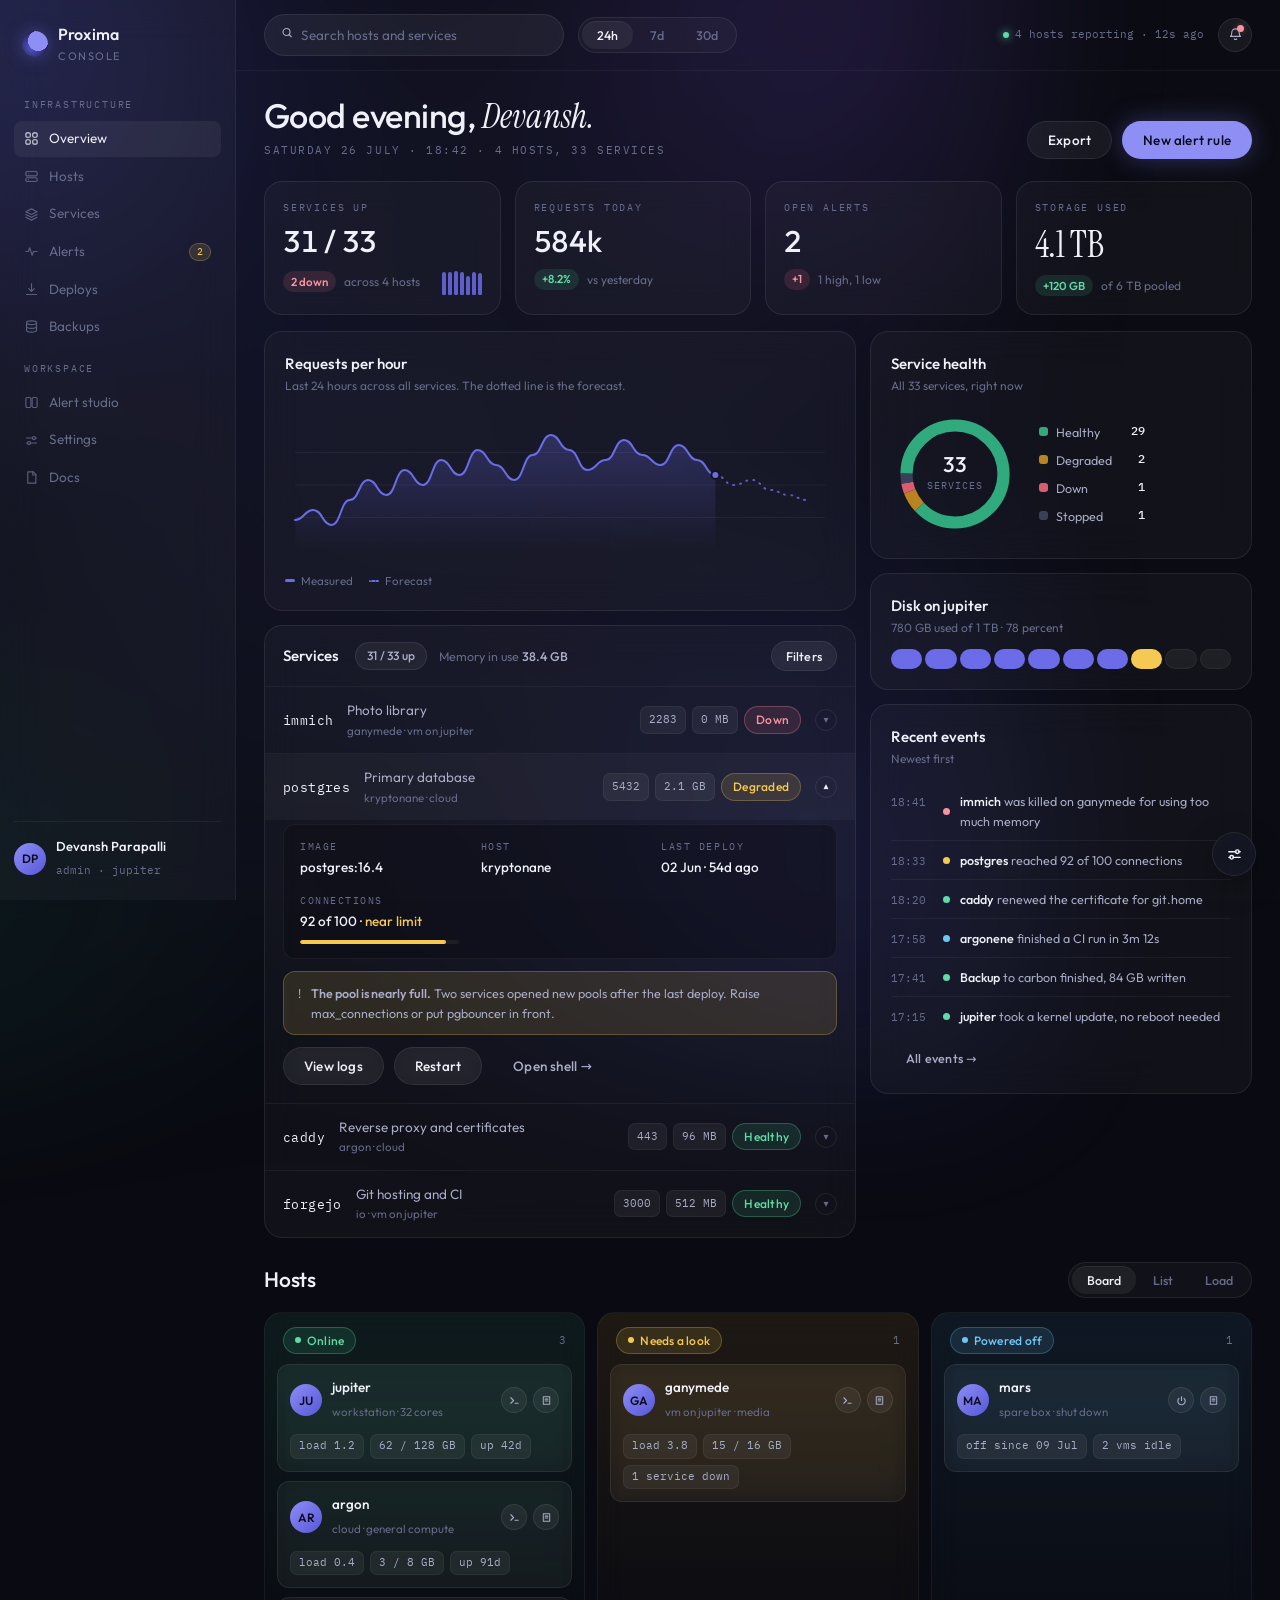
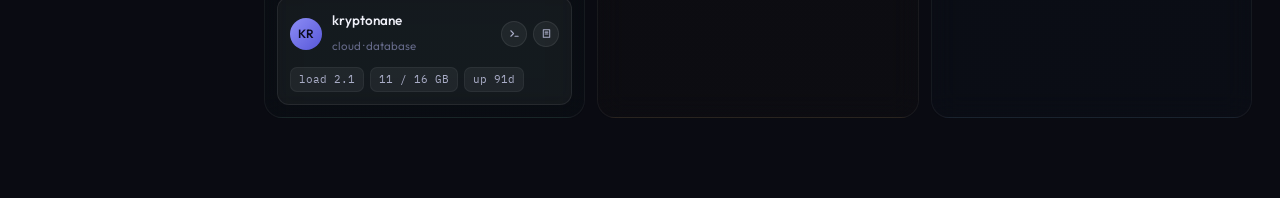
==== commit 61434968: "Enhance navigation and responsiveness across multiple pages - Added navigation toggle buttons to das" ====
--- a/dashboard.html
+++ b/dashboard.html
@@ -14,7 +14,7 @@
 <div class="grain" aria-hidden="true"></div>
 
 <div class="shell">
-  <aside class="side">
+  <aside class="side" id="app-nav">
     <a class="brand" href="index.html"><span class="orb" aria-hidden="true"></span><span>Proxima<small>Console</small></span></a>
     <span class="rail-label">Infrastructure</span>
     <nav aria-label="Infrastructure">
@@ -39,6 +39,7 @@
 
   <div>
     <div class="topbar">
+      <button class="navtoggle" type="button" data-nav-toggle="#app-nav" aria-label="Open navigation" aria-expanded="false"><svg width="17" height="17" viewBox="0 0 24 24" fill="none" stroke="currentColor" stroke-width="2" stroke-linecap="round" aria-hidden="true"><path d="M4 7h16M4 12h16M4 17h16"/></svg></button>
       <a class="brand brand-sm" href="index.html"><span class="orb" aria-hidden="true"></span><span>Proxima</span></a>
       <label class="input"><span aria-hidden="true"><svg width="13" height="13" viewBox="0 0 24 24" fill="none" stroke="currentColor" stroke-width="2.2" stroke-linecap="round" aria-hidden="true"><circle cx="11" cy="11" r="7"/><path d="m20.5 20.5-4.5-4.5"/></svg></span><input type="text" placeholder="Search hosts and services"></label>
       <div class="seg" role="group" aria-label="Time range"><button class="on" type="button">24h</button><button type="button">7d</button><button type="button">30d</button></div>
@@ -93,7 +94,7 @@
             <h3>Requests per hour</h3>
             <div class="sub">Last 24 hours across all services. The dotted line is the forecast.</div>
             <div class="chart-wrap">
-              <svg id="dash-spark" class="spark" viewBox="0 0 560 150" preserveAspectRatio="none" role="img" aria-label="Requests per hour over the last 24 hours, with a 6 hour forecast"></svg>
+              <svg id="dash-spark" class="spark" viewBox="0 0 560 150" role="img" aria-label="Requests per hour over the last 24 hours, with a 6 hour forecast"></svg>
               <div class="tooltip" id="tt-dash"></div>
             </div>
             <div class="legend"><span class="li"><i></i>Measured</span><span class="li fc"><i></i>Forecast</span></div>
@@ -188,13 +189,15 @@
             <div class="donut-wrap">
               <svg class="donut" viewBox="0 0 42 42" role="img" aria-label="Service health: 88 percent healthy, 6 percent degraded, 3 percent down, 3 percent stopped">
                 <g transform="rotate(-90 21 21)">
-                  <circle cx="21" cy="21" r="15.9155" fill="none" stroke="var(--ch-2)" stroke-width="4" stroke-dasharray="88 12" stroke-dashoffset="25"/>
-                  <circle cx="21" cy="21" r="15.9155" fill="none" stroke="var(--ch-3)" stroke-width="4" stroke-dasharray="6 94" stroke-dashoffset="37"/>
-                  <circle cx="21" cy="21" r="15.9155" fill="none" stroke="var(--ch-4)" stroke-width="4" stroke-dasharray="3 97" stroke-dashoffset="31"/>
-                  <circle cx="21" cy="21" r="15.9155" fill="none" stroke="var(--ch-neutral)" stroke-width="4" stroke-dasharray="3 97" stroke-dashoffset="28"/>
+                  <!-- stroke goes through style, not a presentation attribute: WebKit does
+                       not substitute custom properties in presentation attributes -->
+                  <circle cx="21" cy="21" r="15.9155" fill="none" style="stroke: var(--ch-2)" stroke-width="4" stroke-dasharray="88 12" stroke-dashoffset="25"/>
+                  <circle cx="21" cy="21" r="15.9155" fill="none" style="stroke: var(--ch-3)" stroke-width="4" stroke-dasharray="6 94" stroke-dashoffset="37"/>
+                  <circle cx="21" cy="21" r="15.9155" fill="none" style="stroke: var(--ch-4)" stroke-width="4" stroke-dasharray="3 97" stroke-dashoffset="31"/>
+                  <circle cx="21" cy="21" r="15.9155" fill="none" style="stroke: var(--ch-neutral)" stroke-width="4" stroke-dasharray="3 97" stroke-dashoffset="28"/>
                 </g>
                 <text x="21" y="20.5" text-anchor="middle" style="font: 500 7px var(--font-ui); fill: var(--ink-hi)">33</text>
-                <text x="21" y="26" text-anchor="middle" style="font: 400 2.6px var(--font-mono); letter-spacing: .3px; fill: var(--ink-low)">SERVICES</text>
+                <text x="21" y="26" text-anchor="middle" style="font: 400 3.4px var(--font-mono); letter-spacing: .3px; fill: var(--ink-low)">SERVICES</text>
               </svg>
               <div class="donut-legend">
                 <span class="li"><i style="background:var(--ch-2)"></i>Healthy<b>29</b></span>
--- a/css/proxima.css
+++ b/css/proxima.css
@@ -165,7 +165,10 @@
 
 /* -- 05 · atmosphere ------------------------------------------ */
 #ink { position: fixed; inset: -20%; width: 140%; height: 140%; z-index: 0; pointer-events: none; filter: blur(90px) saturate(1.1); opacity: .9; transition: opacity .6s ease; }
-.bg-flat #ink { opacity: 0; }
+/* flat means flat: stop painting the blurred layer and stop the drift, rather
+   than leaving a 1.4x-viewport blur compositing forever at opacity 0. The
+   visibility flip is delayed so the .6s fade still reads. */
+.bg-flat #ink { opacity: 0; visibility: hidden; animation: none; transition: opacity .6s ease, visibility 0s linear .6s; }
 @media (prefers-reduced-motion: no-preference) {
   #ink { animation: proxima-drift 46s ease-in-out infinite alternate; }
   @keyframes proxima-drift { from { transform: translate3d(-2%, -1%, 0) scale(1); } to { transform: translate3d(2%, 2%, 0) scale(1.06); } }
@@ -192,21 +195,21 @@
 .t-data { font-family: var(--font-mono); font-size: 12.5px; color: var(--ink-mid); }
 
 /* -- 07 · surfaces & primitives ------------------------------- */
-.card { border: 1px solid var(--hairline); border-radius: var(--r-l); background: var(--glass-1); backdrop-filter: blur(18px); padding: 20px; }
+.card { border: 1px solid var(--hairline); border-radius: var(--r-l); background: var(--glass-1); -webkit-backdrop-filter: blur(18px); backdrop-filter: blur(18px); padding: 20px; }
 .grid { display: grid; gap: 14px; }
 .g2 { grid-template-columns: repeat(auto-fit, minmax(240px, 1fr)); }
 .g3 { grid-template-columns: repeat(auto-fit, minmax(200px, 1fr)); }
 .g4 { grid-template-columns: repeat(auto-fit, minmax(190px, 1fr)); }
 /* glass elevation levels */
-.e1 { background: var(--glass-1); border: 1px solid var(--hairline-soft); backdrop-filter: blur(8px); }
-.e2 { background: var(--glass-2); border: 1px solid var(--hairline); backdrop-filter: blur(18px); box-shadow: inset 0 1px 0 rgba(255,255,255,.07); }
-.e3 { background: var(--glass-3); border: 1px solid var(--hairline); backdrop-filter: blur(26px); box-shadow: inset 0 1px 0 rgba(255,255,255,.09), 0 18px 48px rgba(0,0,0,.42); }
+.e1 { background: var(--glass-1); border: 1px solid var(--hairline-soft); -webkit-backdrop-filter: blur(8px); backdrop-filter: blur(8px); }
+.e2 { background: var(--glass-2); border: 1px solid var(--hairline); -webkit-backdrop-filter: blur(18px); backdrop-filter: blur(18px); box-shadow: inset 0 1px 0 rgba(255,255,255,.07); }
+.e3 { background: var(--glass-3); border: 1px solid var(--hairline); -webkit-backdrop-filter: blur(26px); backdrop-filter: blur(26px); box-shadow: inset 0 1px 0 rgba(255,255,255,.09), 0 18px 48px rgba(0,0,0,.42); }
 
 /* -- 08 · controls -------------------------------------------- */
 .btn { display: inline-flex; align-items: center; justify-content: center; gap: 8px; font: 500 13.5px var(--font-ui); letter-spacing: .015em; border-radius: var(--r-full); padding: 9px 20px; cursor: pointer; border: 1px solid transparent; text-decoration: none; transition: filter .15s, background .15s; }
 .btn-primary { background: var(--accent); color: var(--accent-ink); box-shadow: 0 0 24px var(--accent-glow); }
 .btn-primary:hover { filter: brightness(1.08); }
-.btn-glass { background: var(--glass-2); color: var(--ink-hi); border-color: var(--hairline); backdrop-filter: blur(12px); }
+.btn-glass { background: var(--glass-2); color: var(--ink-hi); border-color: var(--hairline); -webkit-backdrop-filter: blur(12px); backdrop-filter: blur(12px); }
 .btn-glass:hover { background: rgba(255,255,255,.09); }
 .btn-ghost { background: none; color: var(--ink-mid); }
 .btn-ghost:hover { color: var(--ink-hi); }
@@ -220,7 +223,7 @@
 .input input { background: none; border: 0; outline: 0; color: var(--ink-hi); font: 400 13.5px var(--font-ui); width: 100%; }
 .input input::placeholder { color: var(--ink-low); }
 /* combined input + CTA (the one-control conversion surface) */
-.cta-combo { display: flex; align-items: center; background: var(--glass-2); border: 1px solid var(--hairline); border-radius: var(--r-full); padding: 4px 4px 4px 18px; max-width: 420px; backdrop-filter: blur(16px); }
+.cta-combo { display: flex; align-items: center; background: var(--glass-2); border: 1px solid var(--hairline); border-radius: var(--r-full); padding: 4px 4px 4px 18px; max-width: 420px; -webkit-backdrop-filter: blur(16px); backdrop-filter: blur(16px); }
 .cta-combo input { flex: 1; background: none; border: 0; outline: 0; color: var(--ink-hi); font: 400 13.5px var(--font-ui); min-width: 0; }
 .cta-combo input::placeholder { color: var(--ink-low); }
 /* filter chip, always carries its count */
@@ -267,7 +270,7 @@
 .check:hover { color: var(--ink-hi); }
 /* form layout helpers */
 .fieldrow { display: grid; grid-template-columns: repeat(auto-fit, minmax(220px, 1fr)); gap: 14px; }
-.form-section { border: 1px solid var(--hairline); border-radius: var(--r-l); background: var(--glass-1); backdrop-filter: blur(18px); scroll-margin-top: 80px; }
+.form-section { border: 1px solid var(--hairline); border-radius: var(--r-l); background: var(--glass-1); -webkit-backdrop-filter: blur(18px); backdrop-filter: blur(18px); scroll-margin-top: 80px; }
 .form-section > header { padding: 18px 22px 14px; border-bottom: 1px solid var(--hairline-soft); }
 .form-section > header h3 { font-size: 15px; font-weight: 540; color: var(--ink-hi); }
 .form-section > header p { font-size: 12.5px; color: var(--ink-low); margin-top: 2px; }
@@ -311,7 +314,7 @@
 
 /* -- 11 · data display ---------------------------------------- */
 /* KPI tile, the atomic unit */
-.kpi { border: 1px solid var(--hairline); border-radius: var(--r-l); padding: 18px; position: relative; overflow: hidden; background: var(--glass-1); backdrop-filter: blur(16px); display: flex; flex-direction: column; gap: 2px; }
+.kpi { border: 1px solid var(--hairline); border-radius: var(--r-l); padding: 18px; position: relative; overflow: hidden; background: var(--glass-1); -webkit-backdrop-filter: blur(16px); backdrop-filter: blur(16px); display: flex; flex-direction: column; gap: 2px; }
 .kpi .k-label { font-family: var(--font-mono); font-size: 10px; letter-spacing: .18em; text-transform: uppercase; color: var(--ink-low); margin-bottom: 8px; }
 .kpi .k-val { font-size: 30px; font-weight: 490; letter-spacing: -.01em; color: var(--ink-hi); line-height: 1.05; font-variant-numeric: tabular-nums; }
 .kpi .k-foot { display: flex; align-items: center; gap: 8px; margin-top: 9px; font-size: 12px; color: var(--ink-low); }
@@ -327,7 +330,7 @@
 .variant-tag { position: absolute; top: 12px; right: 12px; font-family: var(--font-mono); font-size: 9.5px; letter-spacing: .12em; color: var(--ink-low); border: 1px solid var(--hairline); border-radius: 5px; padding: 1px 6px; background: var(--glass-3); z-index: 1; }
 
 /* expandable table, disclosure over density */
-.xtable { border: 1px solid var(--hairline); border-radius: var(--r-l); background: var(--glass-1); backdrop-filter: blur(18px); overflow: hidden; }
+.xtable { border: 1px solid var(--hairline); border-radius: var(--r-l); background: var(--glass-1); -webkit-backdrop-filter: blur(18px); backdrop-filter: blur(18px); overflow: hidden; }
 .xtable > header { display: flex; flex-wrap: wrap; align-items: center; gap: 12px; padding: 15px 18px; border-bottom: 1px solid var(--hairline-soft); }
 .xtable > header h3 { font-size: 15px; font-weight: 540; color: var(--ink-hi); margin-right: 4px; }
 .xtable > header .sum { font-size: 12.5px; color: var(--ink-low); }
@@ -366,7 +369,7 @@
 
 /* tinted board, state you can feel */
 .board { display: grid; grid-template-columns: repeat(auto-fit, minmax(220px, 1fr)); gap: 12px; }
-.col { border-radius: var(--r-l); border: 1px solid var(--hairline-soft); padding: 12px; backdrop-filter: blur(14px); }
+.col { border-radius: var(--r-l); border: 1px solid var(--hairline-soft); padding: 12px; -webkit-backdrop-filter: blur(14px); backdrop-filter: blur(14px); }
 .col-sky { background: linear-gradient(180deg, rgba(62,156,214,.09), rgba(62,156,214,.02) 70%); }
 .col-mint { background: linear-gradient(180deg, rgba(47,169,124,.10), rgba(47,169,124,.02) 70%); }
 .col-amber { background: linear-gradient(180deg, rgba(184,131,31,.12), rgba(184,131,31,.02) 70%); }
@@ -375,7 +378,7 @@
 .col > header h4 { font-size: 13px; font-weight: 540; color: var(--ink-hi); }
 .col > header .n { font-family: var(--font-mono); font-size: 10.5px; color: var(--ink-low); margin-left: auto; }
 /* person card (board) */
-.pcard { border: 1px solid var(--hairline); border-radius: var(--r-m); background: var(--card-glass); backdrop-filter: blur(10px); padding: 12px; margin-bottom: 9px; }
+.pcard { border: 1px solid var(--hairline); border-radius: var(--r-m); background: var(--card-glass); -webkit-backdrop-filter: blur(10px); backdrop-filter: blur(10px); padding: 12px; margin-bottom: 9px; }
 .pcard:last-child { margin-bottom: 0; }
 .pcard .top { display: flex; align-items: center; gap: 10px; }
 .pcard .who { min-width: 0; }
@@ -392,8 +395,10 @@
 .chart-card h3, .xh { font-size: 15px; font-weight: 540; color: var(--ink-hi); }
 .chart-card .sub { font-size: 12px; color: var(--ink-low); margin-bottom: 14px; }
 .chart-wrap { position: relative; }
-.chart-wrap svg.spark { width: 100%; height: 150px; display: block; }
-.tooltip { position: absolute; z-index: 6; pointer-events: none; background: var(--glass-3); border: 1px solid var(--hairline); border-radius: 9px; backdrop-filter: blur(20px); padding: 6px 10px; font-size: 11.5px; color: var(--ink-mid); white-space: nowrap; opacity: 0; transition: opacity .12s; }
+/* pan-y keeps the page scrollable vertically over a chart while still letting
+   the chart claim horizontal drags for its crosshair */
+.chart-wrap svg.spark { width: 100%; height: 150px; display: block; touch-action: pan-y; }
+.tooltip { position: absolute; z-index: 6; pointer-events: none; background: var(--glass-3); border: 1px solid var(--hairline); border-radius: 9px; -webkit-backdrop-filter: blur(20px); backdrop-filter: blur(20px); padding: 6px 10px; font-size: 11.5px; color: var(--ink-mid); white-space: nowrap; opacity: 0; transition: opacity .12s; }
 .tooltip b { color: var(--ink-hi); font-weight: 550; font-variant-numeric: tabular-nums; }
 .bars { display: flex; flex-direction: column; gap: 11px; }
 .brow { display: grid; grid-template-columns: 130px 1fr; align-items: center; gap: 12px; }
@@ -435,7 +440,7 @@
 /* -- 12 · navigation & shells --------------------------------- */
 /* docs rail (brightness = hierarchy) */
 .frame { position: relative; z-index: 2; display: grid; grid-template-columns: 232px minmax(0,1fr); gap: 40px; max-width: 1200px; margin: 0 auto; padding: 28px 32px 120px; }
-.rail { position: sticky; top: 28px; align-self: start; height: calc(100vh - 56px); display: flex; flex-direction: column; gap: 6px; padding: 20px 18px; border: 1px solid var(--hairline); border-radius: var(--r-l); background: var(--glass-1); backdrop-filter: blur(18px); overflow-y: auto; }
+.rail { position: sticky; top: 28px; align-self: start; height: calc(100vh - 56px); height: calc(100dvh - 56px); display: flex; flex-direction: column; gap: 6px; padding: 20px 18px; border: 1px solid var(--hairline); border-radius: var(--r-l); background: var(--glass-1); -webkit-backdrop-filter: blur(18px); backdrop-filter: blur(18px); overflow-y: auto; }
 .rail-label { font-family: var(--font-mono); font-size: 10px; letter-spacing: .18em; color: var(--ink-low); margin: 12px 0 4px 10px; text-transform: uppercase; }
 .rail a { display: block; padding: 6px 10px; border-radius: var(--r-s); font-size: 13.5px; color: var(--ink-low); text-decoration: none; transition: color .15s, background .15s; }
 .rail a:hover { color: var(--ink-mid); }
@@ -448,8 +453,8 @@
 .rail .brand { margin-bottom: 14px; }
 
 /* app shell: sidebar + topbar + main */
-.shell { position: relative; z-index: 2; display: grid; grid-template-columns: 236px minmax(0, 1fr); min-height: 100vh; }
-.side { position: sticky; top: 0; height: 100vh; display: flex; flex-direction: column; gap: 4px; padding: 22px 14px 18px; border-right: 1px solid var(--hairline-soft); background: var(--glass-1); backdrop-filter: blur(20px); overflow-y: auto; }
+.shell { position: relative; z-index: 2; display: grid; grid-template-columns: 236px minmax(0, 1fr); min-height: 100vh; min-height: 100dvh; }
+.side { position: sticky; top: 0; height: 100vh; height: 100dvh; display: flex; flex-direction: column; gap: 4px; padding: 22px 14px 18px; border-right: 1px solid var(--hairline-soft); background: var(--glass-1); -webkit-backdrop-filter: blur(20px); backdrop-filter: blur(20px); overflow-y: auto; }
 .side .brand { padding: 0 8px; margin-bottom: 16px; }
 .side nav { display: flex; flex-direction: column; gap: 2px; }
 .side nav a { display: flex; align-items: center; gap: 10px; padding: 7px 10px; border-radius: var(--r-s); font-size: 13.5px; color: var(--ink-low); text-decoration: none; transition: color .15s, background .15s; }
@@ -480,9 +485,24 @@
 nav.top .links a:hover, nav.top .links a.on { color: var(--ink-hi); }
 nav.top .cta { margin-left: auto; }
 
+/* mobile nav toggle + drawer scrim.
+   The toggle is invisible on desktop and appears at the breakpoint where the
+   nav it controls goes off-canvas; the drawer form itself lives in §16.
+   Markup contract: <button class="navtoggle" data-nav-toggle="#drawer-id"> */
+.navtoggle { display: none; width: 38px; height: 38px; border-radius: var(--r-s); border: 1px solid var(--hairline); background: var(--glass-2); color: var(--ink-hi); cursor: pointer; place-items: center; flex: none; }
+.navtoggle:hover { background: var(--glass-1); }
+/* for pages with no topbar to host the toggle (docs), pinned clear of the FAB */
+.navtoggle-float { position: fixed; top: 14px; left: 14px; z-index: 9; width: 40px; height: 40px; border-radius: 50%; background: var(--glass-3); -webkit-backdrop-filter: blur(20px); backdrop-filter: blur(20px); box-shadow: 0 10px 30px rgba(0,0,0,.3); }
+/* injected by proxima.js as a sibling of the drawer, so the two share a
+   stacking context: .shell, .frame and .page each open one of their own */
+.scrim { position: fixed; inset: 0; z-index: 8; background: rgba(6,7,14,.55); opacity: 0; pointer-events: none; }
+.scrim.on { opacity: 1; pointer-events: auto; }
+html.nav-open { overflow: hidden; }
+@media (prefers-reduced-motion: no-preference) { .scrim { transition: opacity .25s; } }
+
 /* floating display options (FAB) */
 .fab { position: fixed; right: 24px; bottom: 24px; z-index: 7; display: flex; flex-direction: column; align-items: flex-end; gap: 10px; }
-.fab-panel { display: none; flex-direction: column; gap: 12px; padding: 14px 16px; border-radius: var(--r-l); border: 1px solid var(--hairline); background: var(--glass-3); backdrop-filter: blur(24px); box-shadow: 0 14px 40px rgba(0,0,0,.35); min-width: 224px; }
+.fab-panel { display: none; flex-direction: column; gap: 12px; padding: 14px 16px; border-radius: var(--r-l); border: 1px solid var(--hairline); background: var(--glass-3); -webkit-backdrop-filter: blur(24px); backdrop-filter: blur(24px); box-shadow: 0 14px 40px rgba(0,0,0,.35); min-width: 224px; }
 .fab.open .fab-panel { display: flex; }
 .fab-row { display: flex; align-items: center; justify-content: space-between; gap: 14px; }
 .fab-row > span { font-size: 12px; color: var(--ink-mid); }
@@ -492,7 +512,7 @@
 .fseg-dots { display: inline-flex; gap: 8px; align-items: center; padding: 5px 8px; background: var(--glass-1); border: 1px solid var(--hairline); border-radius: var(--r-full); }
 .fseg-dots .dot { width: 20px; height: 20px; border-radius: 50%; border: 2px solid transparent; background: var(--dc); cursor: pointer; padding: 0; }
 .fseg-dots .dot.on { border-color: var(--ink-hi); }
-.fab-btn { width: 44px; height: 44px; border-radius: 50%; border: 1px solid var(--hairline); background: var(--glass-3); backdrop-filter: blur(20px); color: var(--ink-hi); cursor: pointer; display: grid; place-items: center; box-shadow: 0 10px 30px rgba(0,0,0,.3); }
+.fab-btn { width: 44px; height: 44px; border-radius: 50%; border: 1px solid var(--hairline); background: var(--glass-3); -webkit-backdrop-filter: blur(20px); backdrop-filter: blur(20px); color: var(--ink-hi); cursor: pointer; display: grid; place-items: center; box-shadow: 0 10px 30px rgba(0,0,0,.3); }
 .fab-btn:hover { background: var(--glass-2); }
 .fab.open .fab-btn { color: var(--accent); border-color: var(--accent); }
 
@@ -501,7 +521,7 @@
 footer.pagefoot .inner { border-top: 1px solid var(--hairline-soft); padding-top: 20px; display: flex; justify-content: space-between; flex-wrap: wrap; gap: 10px; }
 
 /* -- 13 · marketing sections ---------------------------------- */
-.page { position: relative; z-index: 2; min-height: 100vh; overflow: hidden; background: var(--void); }
+.page { position: relative; z-index: 2; min-height: 100vh; min-height: 100dvh; overflow: hidden; background: var(--void); }
 body.fixed-dark, body.fixed-dark .page { background: #060710; }
 .hero { position: relative; padding: 84px 30px 70px; text-align: center; overflow: hidden; }
 #hero-ink { position: absolute; inset: -30% -10%; width: 120%; height: 160%; filter: blur(80px) saturate(1.15); pointer-events: none; }
@@ -529,7 +549,7 @@
   @keyframes proxima-rise { to { opacity: 1; transform: none; } }
 }
 /* product embed (marketing proves the product by embedding it) */
-.embed { position: relative; margin: 60px auto 0; max-width: 880px; text-align: left; border: 1px solid var(--hairline); border-radius: var(--r-l); background: var(--glass-3); backdrop-filter: blur(24px); box-shadow: 0 30px 80px rgba(0,0,0,.5), inset 0 1px 0 rgba(255,255,255,.08); overflow: hidden; }
+.embed { position: relative; margin: 60px auto 0; max-width: 880px; text-align: left; border: 1px solid var(--hairline); border-radius: var(--r-l); background: var(--glass-3); -webkit-backdrop-filter: blur(24px); backdrop-filter: blur(24px); box-shadow: 0 30px 80px rgba(0,0,0,.5), inset 0 1px 0 rgba(255,255,255,.08); overflow: hidden; }
 .embed .bar { display: flex; flex-wrap: wrap; align-items: center; gap: 10px; padding: 12px 18px; border-bottom: 1px solid var(--hairline-soft); }
 .embed .bar .live { margin-left: auto; }
 .krow { display: grid; grid-template-columns: repeat(auto-fit, minmax(150px, 1fr)); gap: 1px; background: var(--hairline-soft); border-bottom: 1px solid var(--hairline-soft); }
@@ -562,7 +582,7 @@
 .sect-head { max-width: 620px; margin-bottom: 46px; }
 .sect-head h2 { font-size: clamp(28px, 4vw, 38px); font-weight: 470; letter-spacing: -.015em; line-height: 1.15; color: var(--ink-hi); margin-top: 14px; text-wrap: balance; }
 .fgrid { display: grid; grid-template-columns: repeat(auto-fit, minmax(230px, 1fr)); gap: 14px; }
-.fcard { border: 1px solid var(--hairline); border-radius: var(--r-l); background: var(--glass-1); backdrop-filter: blur(14px); padding: 22px; }
+.fcard { border: 1px solid var(--hairline); border-radius: var(--r-l); background: var(--glass-1); -webkit-backdrop-filter: blur(14px); backdrop-filter: blur(14px); padding: 22px; }
 .fcard h3 { font-size: 15.5px; font-weight: 540; color: var(--ink-hi); margin: 14px 0 8px; }
 .fcard p { font-size: 13px; line-height: 1.6; }
 .fcard .glyph { width: 34px; height: 34px; border-radius: 10px; border: 1px solid var(--hairline); background: var(--glass-2); display: grid; place-items: center; color: var(--accent); font-size: 15px; }
@@ -577,7 +597,7 @@
 /* texture cards */
 .prods { padding: 30px max(30px, calc((100% - 1200px) / 2)) 90px; }
 .pgrid { display: grid; grid-template-columns: repeat(auto-fit, minmax(200px, 1fr)); gap: 14px; }
-.tcard { border: 1px solid var(--hairline); border-radius: var(--r-l); overflow: hidden; background: var(--glass-1); backdrop-filter: blur(14px); display: flex; flex-direction: column; }
+.tcard { border: 1px solid var(--hairline); border-radius: var(--r-l); overflow: hidden; background: var(--glass-1); -webkit-backdrop-filter: blur(14px); backdrop-filter: blur(14px); display: flex; flex-direction: column; }
 .tcard canvas { width: 100%; height: 110px; display: block; }
 .tcard .body { padding: 16px 18px 18px; display: flex; flex-direction: column; gap: 6px; flex: 1; }
 .tcard .tag { font-family: var(--font-mono); font-size: 9.5px; letter-spacing: .16em; text-transform: uppercase; color: var(--ink-low); }
@@ -594,7 +614,7 @@
 footer.foot .logo { display: flex; align-items: center; gap: 10px; color: var(--ink-hi); font-weight: 560; font-size: 14px; text-decoration: none; }
 footer.foot .logo .orb { width: 24px; height: 24px; border-radius: 50%; background: radial-gradient(circle at 62% 38%, var(--accent) 0 44%, transparent 45%), radial-gradient(circle at 40% 60%, var(--accent-deep), #23234d 70%); box-shadow: 0 0 16px var(--accent-glow); }
 footer.foot .cols { margin-left: auto; display: flex; gap: 56px; flex-wrap: wrap; }
-footer.foot .col { padding: 0; border: 0; background: none; backdrop-filter: none; }
+footer.foot .col { padding: 0; border: 0; background: none; -webkit-backdrop-filter: none; backdrop-filter: none; }
 footer.foot .col h5 { font-family: var(--font-mono); font-size: 10px; letter-spacing: .18em; text-transform: uppercase; color: var(--ink-low); font-weight: 400; margin-bottom: 10px; }
 footer.foot .col a { display: block; font-size: 13px; color: var(--ink-mid); text-decoration: none; padding: 3px 0; }
 footer.foot .col a:hover { color: var(--ink-hi); }
@@ -632,8 +652,8 @@
 .prose .foot-note { font-size: 12.5px; color: var(--ink-low); border-top: 1px solid var(--hairline-soft); padding-top: 16px; }
 
 /* -- 15 · auth ------------------------------------------------ */
-.auth { position: relative; z-index: 2; min-height: 100vh; display: grid; place-items: center; padding: 44px 20px; }
-.auth-card { width: min(400px, 100%); border: 1px solid var(--hairline); border-radius: var(--r-xl); background: var(--glass-3); backdrop-filter: blur(26px); box-shadow: inset 0 1px 0 rgba(255,255,255,.09), 0 18px 48px rgba(0,0,0,.42); padding: 34px 32px 28px; }
+.auth { position: relative; z-index: 2; min-height: 100vh; min-height: 100dvh; display: grid; place-items: center; padding: 44px 20px; }
+.auth-card { width: min(400px, 100%); border: 1px solid var(--hairline); border-radius: var(--r-xl); background: var(--glass-3); -webkit-backdrop-filter: blur(26px); backdrop-filter: blur(26px); box-shadow: inset 0 1px 0 rgba(255,255,255,.09), 0 18px 48px rgba(0,0,0,.42); padding: 34px 32px 28px; }
 .auth-card .brand { justify-content: center; margin-bottom: 20px; }
 .auth-card h1 { font-size: 24px; text-align: center; }
 .auth-card .sub { text-align: center; font-size: 13.5px; color: var(--ink-low); margin-top: 6px; }
@@ -690,11 +710,15 @@
 html.theme-light .seg button.on { box-shadow: none; }
 html.theme-light .fab-panel { box-shadow: 0 14px 40px rgba(27,29,46,.2); }
 html.theme-light .fab-btn { box-shadow: 0 10px 30px rgba(27,29,46,.16); }
+html.theme-light .navtoggle-float { box-shadow: 0 10px 30px rgba(27,29,46,.16); }
+html.theme-light .scrim { background: rgba(27,29,46,.4); }
 html.theme-light .dots { opacity: .35; background-image: radial-gradient(rgba(27,29,46,.22) 1px, transparent 1.5px); }
+/* overlay noise blows out on the light --void, so drop the blend there too */
+html.theme-light .grain { mix-blend-mode: normal; opacity: .025; }
 html.theme-light .embed { box-shadow: 0 30px 80px rgba(27,29,46,.22), inset 0 1px 0 rgba(255,255,255,.7); }
 
 /* unsaved-changes savebar (floating top-center pill) */
-.savebar { position: fixed; top: 18px; left: 50%; transform: translate(-50%, -160%); z-index: 8; display: flex; align-items: center; gap: 12px; padding: 7px 8px 7px 16px; border-radius: var(--r-full); border: 1px solid var(--hairline); background: var(--glass-3); backdrop-filter: blur(24px); box-shadow: 0 14px 40px rgba(0,0,0,.35); opacity: 0; pointer-events: none; transition: transform .25s cubic-bezier(.2,.7,.3,1), opacity .2s; }
+.savebar { position: fixed; top: 18px; left: 50%; transform: translate(-50%, -160%); z-index: 8; display: flex; align-items: center; gap: 12px; padding: 7px 8px 7px 16px; border-radius: var(--r-full); border: 1px solid var(--hairline); background: var(--glass-3); -webkit-backdrop-filter: blur(24px); backdrop-filter: blur(24px); box-shadow: 0 14px 40px rgba(0,0,0,.35); opacity: 0; pointer-events: none; transition: transform .25s cubic-bezier(.2,.7,.3,1), opacity .2s; }
 .savebar.on { transform: translate(-50%, 0); opacity: 1; pointer-events: auto; }
 .savebar .sdot { width: 7px; height: 7px; border-radius: 50%; background: var(--amber); box-shadow: 0 0 8px var(--amber); flex: none; }
 .savebar .n { font-size: 12.5px; color: var(--ink-mid); white-space: nowrap; }
@@ -734,7 +758,7 @@
 .centerwrap { max-width: 1080px; margin: 0 auto; }
 .settings-cols { display: grid; grid-template-columns: minmax(0, 1fr) 190px; gap: 44px; align-items: start; }
 .cols-main { display: grid; gap: 14px; grid-template-columns: minmax(0, 1.55fr) minmax(0, 1fr); align-items: start; }
-.stack { display: flex; flex-direction: column; gap: 14px; }
+.stack { display: flex; flex-direction: column; gap: 14px; min-width: 0; }
 .iconbtn { position: relative; width: 34px; height: 34px; border-radius: 50%; border: 1px solid var(--hairline); background: var(--glass-2); color: var(--ink-mid); cursor: pointer; display: grid; place-items: center; }
 .iconbtn:hover { color: var(--ink-hi); }
 .iconbtn .bdot { position: absolute; top: 6px; right: 7px; width: 7px; height: 7px; border-radius: 50%; background: var(--rose); box-shadow: 0 0 6px var(--rose-glow); }
@@ -747,27 +771,62 @@
 
 /* responsive */
 @media (max-width: 1140px) {
-  .settings-cols { grid-template-columns: 1fr; }
+  /* minmax(0, 1fr), not 1fr: a bare 1fr is minmax(auto, 1fr) and cannot shrink
+     below min-content, which pushes wide children off-screen */
+  .settings-cols { grid-template-columns: minmax(0, 1fr); }
   .subnav { display: none; }
 }
 @media (max-width: 980px) {
   .embed .split { grid-template-columns: 1fr; }
   .embed .rows { border-left: 0; border-top: 1px solid var(--hairline-soft); }
-  .cols-main { grid-template-columns: 1fr; }
-  .panes { grid-template-columns: 1fr; }
+  .cols-main { grid-template-columns: minmax(0, 1fr); }
+  .panes { grid-template-columns: minmax(0, 1fr); }
   .pane-sticky { position: static; }
 }
 @media (max-width: 880px) {
   .frame { grid-template-columns: minmax(0, 1fr); }
-  nav.rail { display: none; }
   .shell { grid-template-columns: minmax(0, 1fr); }
-  .side { display: none; }
   .brand-sm { display: flex; }
   .topbar { padding: 14px 18px; }
   .main { padding: 22px 18px 70px; }
+  /* the app sidebar and the docs rail become off-canvas drawers.
+     visibility (not display) keeps a closed drawer out of the tab order
+     while still allowing the panel to slide. */
+  .navtoggle { display: grid; }
+  nav.top .navtoggle { display: none; }        /* marketing nav collapses at 720, not 880 */
+  .side, nav.rail {
+    position: fixed; top: 0; left: 0; z-index: 9;
+    display: flex; height: 100vh; height: 100dvh;
+    width: min(292px, 86vw); border-radius: 0;
+    background: var(--glass-3); -webkit-backdrop-filter: blur(26px); backdrop-filter: blur(26px);
+    border-right: 1px solid var(--hairline); overflow-y: auto;
+    transform: translateX(-101%); visibility: hidden;
+  }
+  .side.open, nav.rail.open { transform: none; visibility: visible; }
+  /* docs has no topbar, so its floating toggle needs clearance */
+  .docs .frame { padding-top: 66px; }
+  /* 90px of blur across a 390px viewport is a wash-out, and the fixed grain's
+     blend group is an expensive compositing path for no visible gain here */
+  #ink { filter: blur(60px) saturate(1.1); }
+  .grain { mix-blend-mode: normal; opacity: .035; }
+}
+@media (max-width: 880px) and (prefers-reduced-motion: no-preference) {
+  .side, nav.rail { transition: transform .25s cubic-bezier(.2,.7,.3,1), visibility 0s linear .28s; }
+  .side.open, nav.rail.open { transition: transform .25s cubic-bezier(.2,.7,.3,1), visibility 0s; }
 }
 @media (max-width: 720px) {
-  nav.top .links { display: none; }
+  /* marketing links become a dropdown panel under the nav bar */
+  nav.top { gap: 12px; padding-left: 18px; padding-right: 18px; }
+  nav.top .links {
+    display: none; position: absolute; top: calc(100% - 2px); left: 18px; right: 18px;
+    flex-direction: column; gap: 2px; margin-left: 0; z-index: 9;
+    padding: 10px; border: 1px solid var(--hairline); border-radius: var(--r-l);
+    background: var(--glass-3); -webkit-backdrop-filter: blur(24px); backdrop-filter: blur(24px);
+    box-shadow: 0 14px 40px rgba(0,0,0,.35);
+  }
+  nav.top .links.open { display: flex; }
+  nav.top .links a { padding: 9px 12px; border-radius: var(--r-s); font-size: 14px; }
+  nav.top .navtoggle { display: grid; }
 }
 @media (max-width: 620px) {
   .frame { padding: 20px 16px 100px; }
